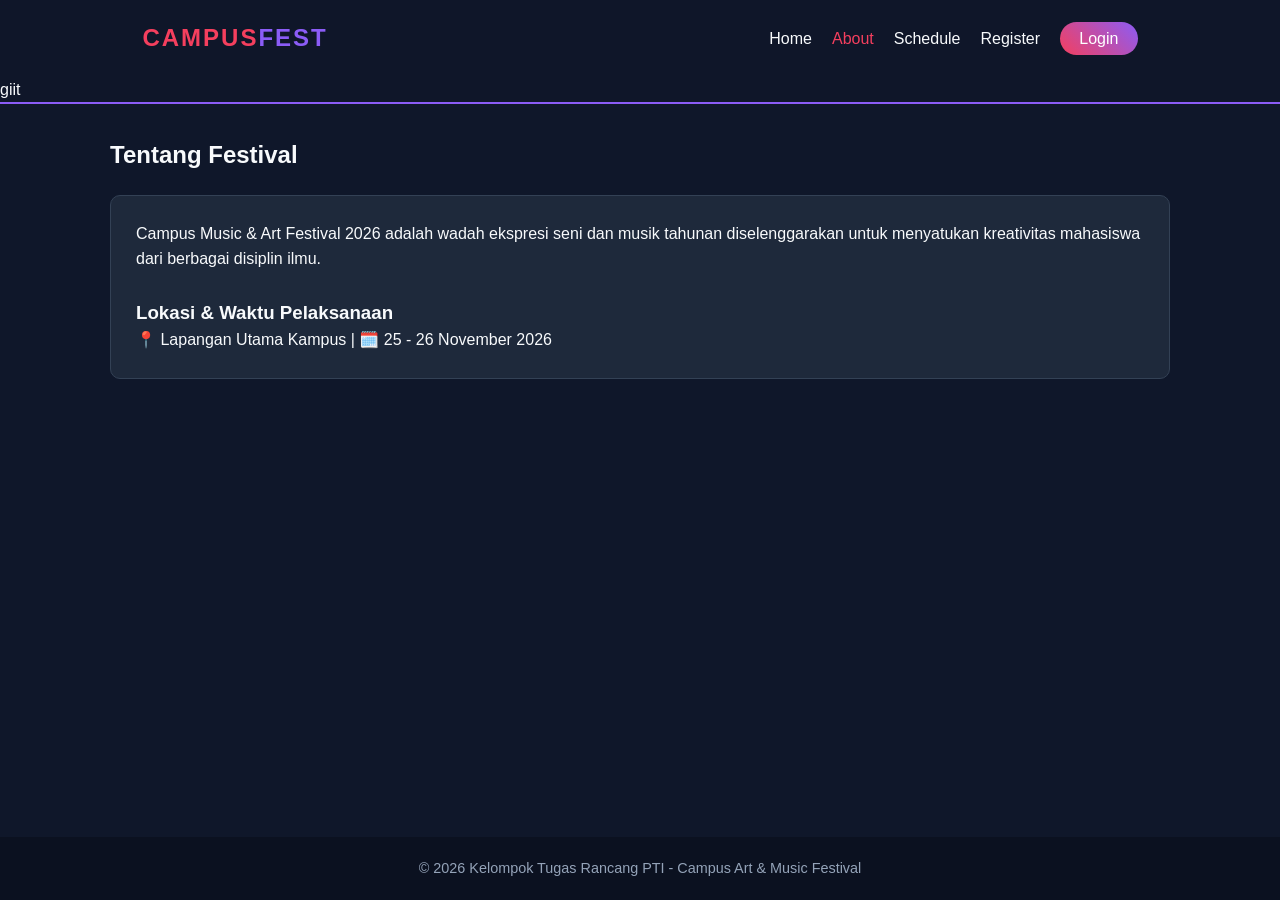
==== About.html @ 597ac03c "Update" ====
<!DOCTYPE html>
<html lang="id">
<head>
    <meta charset="UTF-8">
    <meta name="viewport" content="width=device-width, initial-scale=1.0">
    <title>About - Campus Music Fest 2026</title>
    <link rel="stylesheet" href="CSS.css">
</head>
<body>
    <header>
        <nav class="navbar">
            <div class="logo">Campus<span>Fest</span></div>
            <ul class="nav-links">
                <li><a href="Index.html">Home</a></li>
                <li><a href="About.html" class="active">About</a></li>
                <li><a href="Schedule.html">Schedule</a></li>
                <li><a href="Register.html">Register</a></li>
                <li><a href="login.html" class="btn-nav">Login</a></li>
            </ul>
        </nav>giit
    </header>

    <main class="container">
        <h2>Tentang Festival</h2>
        <div class="card" style="margin-top: 20px;">
            <p>Campus Music & Art Festival 2026 adalah wadah ekspresi seni dan musik tahunan diselenggarakan untuk menyatukan kreativitas mahasiswa dari berbagai disiplin ilmu.</p>
            <br>
            <h3>Lokasi & Waktu Pelaksanaan</h3>
            <p>📍 Lapangan Utama Kampus | 🗓️ 25 - 26 November 2026</p>
        </div>
    </main>

    <footer>
        <p>&copy; 2026 Kelompok Tugas Rancang PTI - Campus Art & Music Festival</p>
    </footer>
</body>
</html>
---- CSS.css ----
/* RESET & GLOBAL VARIABLES */
* {
    margin: 0;
    padding: 0;
    box-sizing: border-box;
    font-family: 'Segoe UI', Tahoma, Geneva, Verdana, sans-serif;
}

:root {
    --bg-dark: #0f172a;
    --card-bg: #1e293b;
    --primary: #f43f5e;
    --secondary: #8b5cf6;
    --text-light: #f8fafc;
    --text-muted: #94a3b8;
}

body {
    background-color: var(--bg-dark);
    color: var(--text-light);
    line-height: 1.6;
    min-height: 100vh;
    display: flex;
    flex-direction: column;
}

/* NAVBAR NAVIGATION */
header {
    background: rgba(15, 23, 42, 0.95);
    position: sticky;
    top: 0;
    width: 100%;
    z-index: 1000;
    border-bottom: 2px solid var(--secondary);
}

.navbar {
    display: flex;
    justify-content: space-between;
    align-items: center;
    padding: 1.2rem 8%;
    max-width: 1200px;
    margin: 0 auto;
}

.logo {
    font-size: 1.5rem;
    font-weight: 700;
    color: var(--primary);
    text-transform: uppercase;
    letter-spacing: 2px;
}
.logo span {
    color: var(--secondary);
}

.nav-links {
    display: flex;
    list-style: none;
    gap: 20px;
}

.nav-links a {
    color: var(--text-light);
    text-decoration: none;
    font-weight: 500;
    transition: color 0.3s;
}

.nav-links a:hover, .nav-links a.active {
    color: var(--primary);
}

.btn-nav {
    background: linear-gradient(45deg, var(--primary), var(--secondary));
    padding: 0.5rem 1.2rem;
    border-radius: 20px;
    color: #fff !important;
}

/* MAIN LAYOUT & HERO */
.container {
    max-width: 1100px;
    margin: 2rem auto;
    padding: 0 20px;
    flex: 1;
}

.hero {
    text-align: center;
    padding: 80px 20px;
    background: linear-gradient(rgba(15, 23, 42, 0.8), rgba(15, 23, 42, 0.8)), url('https://images.unsplash.com/photo-1470225620780-dba8ba36b745?q=80&w=1000') center/cover;
    border-radius: 15px;
    margin-bottom: 2rem;
}

.hero h1 {
    font-size: 2.8rem;
    color: #fff;
    margin-bottom: 10px;
}

.hero p {
    font-size: 1.2rem;
    color: var(--text-muted);
    margin-bottom: 20px;
}

.cta-btn {
    display: inline-block;
    background: var(--primary);
    color: #fff;
    padding: 12px 30px;
    border-radius: 25px;
    text-decoration: none;
    font-weight: 600;
    transition: transform 0.2s;
}

.cta-btn:hover {
    transform: scale(1.05);
}

/* CARDS & FORMS */
.card-grid {
    display: grid;
    grid-template-columns: repeat(auto-fit, minmax(280px, 1fr));
    gap: 20px;
    margin-top: 20px;
}

.card {
    background-color: var(--card-bg);
    padding: 25px;
    border-radius: 10px;
    border: 1px solid #334155;
    transition: transform 0.3s ease, border-color 0.3s ease;
}

.card:hover {
    transform: translateY(-5px);
    border-color: var(--primary);
}

.form-box {
    max-width: 450px;
    margin: 40px auto;
    background-color: var(--card-bg);
    padding: 30px;
    border-radius: 10px;
    box-shadow: 0 4px 15px rgba(0,0,0,0.5);
}

.form-group {
    margin-bottom: 18px;
}

.form-group label {
    display: block;
    margin-bottom: 6px;
    color: var(--text-light);
}

.form-group input, .form-group select {
    width: 100%;
    padding: 10px;
    border-radius: 5px;
    border: 1px solid #475569;
    background: #0f172a;
    color: #fff;
}

.btn-submit {
    width: 100%;
    padding: 12px;
    background: linear-gradient(45deg, var(--primary), var(--secondary));
    border: none;
    color: #fff;
    font-weight: 600;
    border-radius: 5px;
    cursor: pointer;
}

/* FOOTER & RESPONSIVE */
footer {
    text-align: center;
    padding: 20px;
    background-color: #0b1120;
    color: var(--text-muted);
    margin-top: 50px;
    font-size: 0.9rem;
}

@media (max-width: 768px) {
    .navbar {
        flex-direction: column;
        gap: 15px;
    }
    .nav-links {
        flex-wrap: wrap;
        justify-content: center;
        gap: 10px;
    }
    .hero h1 { font-size: 2rem; }
}
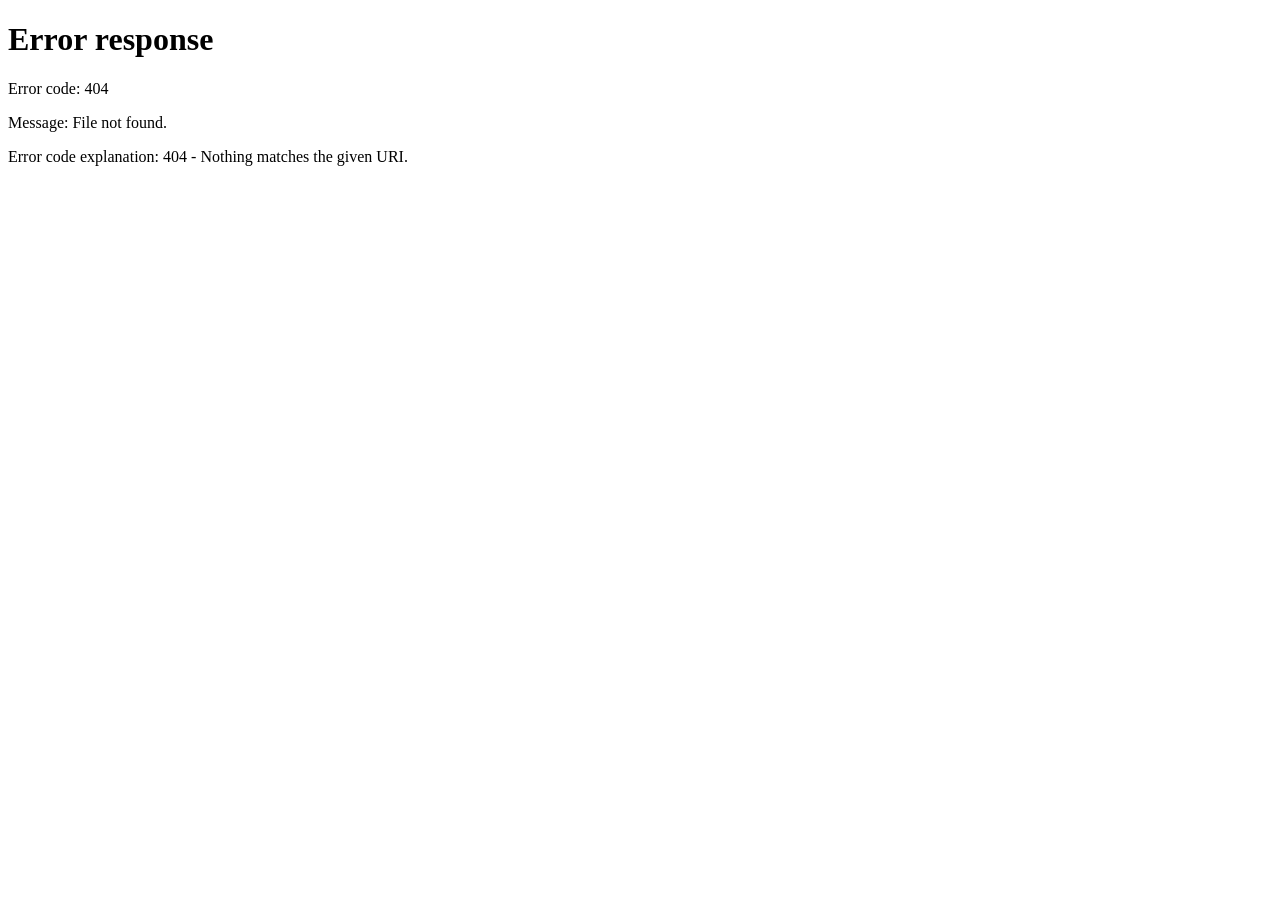
==== commit 732404b6: "Index.html" ====
--- a/About.html
+++ b/About.html
@@ -6,32 +6,62 @@
     <title>About - Campus Music Fest 2026</title>
     <link rel="stylesheet" href="CSS.css">
 </head>
-<body>
-    <header>
-        <nav class="navbar">
-            <div class="logo">Campus<span>Fest</span></div>
-            <ul class="nav-links">
-                <li><a href="Index.html">Home</a></li>
-                <li><a href="About.html" class="active">About</a></li>
-                <li><a href="Schedule.html">Schedule</a></li>
-                <li><a href="Register.html">Register</a></li>
-                <li><a href="login.html" class="btn-nav">Login</a></li>
-            </ul>
-        </nav>giit
-    </header>
+<body data-page="about">
+    <header id="hdr"></header>
 
     <main class="container">
-        <h2>Tentang Festival</h2>
-        <div class="card" style="margin-top: 20px;">
-            <p>Campus Music & Art Festival 2026 adalah wadah ekspresi seni dan musik tahunan diselenggarakan untuk menyatukan kreativitas mahasiswa dari berbagai disiplin ilmu.</p>
-            <br>
-            <h3>Lokasi & Waktu Pelaksanaan</h3>
-            <p>📍 Lapangan Utama Kampus | 🗓️ 25 - 26 November 2026</p>
+        <h2 class="sec">Tentang festival</h2>
+        <p class="lead">Campus Music &amp; Art Festival 2026 adalah wadah ekspresi seni dan musik tahunan yang diselenggarakan untuk menyatukan kreativitas mahasiswa dari berbagai disiplin ilmu.</p>
+        <div class="chips"><span>📍 Lapangan Utama Kampus</span><span>🗓️ 25 – 26 November 2026</span></div>
+
+        <h3 class="sec" style="font-size:1.1rem">Klik untuk info lebih lanjut</h3>
+        <div class="acc">
+            <details name="info" open>
+                <summary>🎯 Visi &amp; misi</summary>
+                <div>
+                    <p><b>Visi:</b> menjadi panggung terbesar bagi kreativitas mahasiswa lintas jurusan.</p>
+                    <p><b>Misi:</b> memberi ruang tampil bagi talenta kampus, mempertemukan musisi, seniman, dan komunitas, serta menghadirkan hiburan yang aman dan nyaman untuk semua.</p>
+                </div>
+            </details>
+            <details name="info">
+                <summary>🎪 Apa saja yang ada?</summary>
+                <div>
+                    <ul>
+                        <li>Live Concert: guest star nasional dan band lokal kampus.</li>
+                        <li>Art Exhibition: karya seni digital, lukisan, dan instalasi.</li>
+                        <li>Food &amp; Culinary: puluhan booth makanan dan minuman.</li>
+                        <li>Open Mic &amp; Jam Session: panggung terbuka untuk mahasiswa.</li>
+                    </ul>
+                </div>
+            </details>
+            <details name="info">
+                <summary>🎟️ Tiket &amp; masuk</summary>
+                <div>
+                    <p>Kategori tiket dipilih saat daftar di menu awal: Presale Rp 35.000, Regular Rp 50.000, dan VIP Pass Rp 85.000.</p>
+                    <p>Kode e-ticket kamu ada di halaman Home. Tunjukkan saat masuk area festival.</p>
+                </div>
+            </details>
+            <details name="info">
+                <summary>📋 Tata tertib</summary>
+                <div>
+                    <ul>
+                        <li>Bawa e-ticket dan kartu identitas atau KTM.</li>
+                        <li>Dilarang membawa senjata tajam dan barang berbahaya.</li>
+                        <li>Jaga kebersihan area festival.</li>
+                        <li>Hormati penampil dan sesama pengunjung.</li>
+                    </ul>
+                </div>
+            </details>
+            <details name="info">
+                <summary>📞 Butuh bantuan?</summary>
+                <div>
+                    <p>Hubungi nomor info event di bagian bawah halaman, atau kirim pesan lewat Instagram, Facebook, dan TikTok kami.</p>
+                </div>
+            </details>
         </div>
     </main>
 
-    <footer>
-        <p>&copy; 2026 Kelompok Tugas Rancang PTI - Campus Art & Music Festival</p>
-    </footer>
+    <footer id="ftr"></footer>
+    <script src="script.js"></script>
 </body>
-</html>+</html>
--- a/CSS.css
+++ b/CSS.css
@@ -1,205 +1,123 @@
-  /* RESET & GLOBAL VARIABLES */
-* {
-    margin: 0;
-    padding: 0;
-    box-sizing: border-box;
-    font-family: 'Segoe UI', Tahoma, Geneva, Verdana, sans-serif;
+@import url('https://fonts.googleapis.com/css2?family=Plus+Jakarta+Sans:wght@400;600;700&family=Unbounded:wght@600;900&display=swap');
+/* CampusFest | palet: ink/panel (latar), pink+violet (brand), amber+cyan (aksen) | font: Unbounded (judul) + Plus Jakarta Sans (isi) */
+:root{--bg:#0c0f1f;--panel:#151a33;--line:#2a3158;--pink:#ff3d6e;--violet:#8b5cf6;--amber:#ffb020;--cyan:#22d3ee;--tx:#f4f5fb;--mut:#a3a9c6;--grad:linear-gradient(45deg,var(--pink),var(--violet))}
+*{margin:0;padding:0;box-sizing:border-box}
+body{font-family:'Plus Jakarta Sans',system-ui,sans-serif;background:var(--bg);color:var(--tx);line-height:1.65;min-height:100vh;display:flex;flex-direction:column}
+h1,h2,h3,.logo{font-family:'Unbounded',Impact,sans-serif;line-height:1.15}
+a{color:inherit;text-decoration:none}
+:focus-visible{outline:2px solid var(--amber);outline-offset:3px}
+.container{width:100%;max-width:1100px;margin:0 auto;padding:0 20px;flex:1}
+
+/* HEADER */
+header{position:sticky;top:0;z-index:50;background:#0c0f1fe6;backdrop-filter:blur(10px);border-bottom:1px solid var(--line)}
+.navbar{display:flex;justify-content:space-between;align-items:center;gap:1rem;max-width:1100px;margin:0 auto;padding:.9rem 20px}
+.logo{font-size:1.2rem;font-weight:900;color:var(--pink);text-transform:uppercase}
+.logo::before{content:'♫ '}
+.logo span{color:var(--violet)}
+a.logo:hover{filter:brightness(1.25)}
+.nav-links{display:flex;align-items:center;gap:1.4rem;list-style:none}
+.nav-links a{color:var(--mut);font-weight:600;transition:color .2s}
+.nav-links a:hover,.nav-links a.active{color:var(--tx)}
+.nav-links a.active{padding-bottom:3px;box-shadow:0 2px 0 var(--pink)}
+.chip{font-size:.9rem;color:var(--mut)}
+.nav-links .btn-nav{background:var(--grad);padding:.45rem 1.1rem;border-radius:99px;color:#fff}
+
+/* HERO */
+.hero{display:grid;grid-template-columns:1.15fr .85fr;gap:3rem;align-items:center;padding-block:4rem 3rem}
+h1{font-weight:900;text-transform:uppercase;font-size:clamp(1.7rem,4.4vw,3.2rem)}
+h1 .out{display:block;color:transparent;-webkit-text-stroke:1.5px var(--pink)}
+.lead{color:var(--mut);font-size:1.1rem;max-width:34rem;margin:1.2rem 0}
+.chips{display:flex;flex-wrap:wrap;gap:.6rem}
+.chips span{border:1px solid var(--line);border-radius:99px;padding:.3rem .9rem;font-size:.9rem}
+
+/* NOW PLAYING (vinyl + equalizer) */
+.now{display:flex;align-items:center;gap:1.2rem;margin-top:2rem}
+.now small,.now strong{display:block}
+.now small{color:var(--mut)}
+.vinyl{width:84px;height:84px;flex:none;border-radius:50%;position:relative;background:repeating-radial-gradient(#0a0a12 0 2px,#1d2040 3px 4px);animation:spin 5s linear infinite}
+.vinyl::after{content:'';position:absolute;inset:35%;border-radius:50%;background:var(--grad)}
+.eq{display:flex;align-items:flex-end;gap:5px;height:52px;margin-top:.5rem}
+.eq i{width:7px;height:100%;border-radius:3px;background:var(--cyan);transform-origin:bottom;animation:eq .9s ease-in-out infinite alternate}
+.eq i:nth-child(2n){background:var(--pink);animation-duration:.6s}
+.eq i:nth-child(3n){background:var(--amber);animation-duration:1.2s;animation-delay:-.5s}
+@keyframes spin{to{transform:rotate(360deg)}}
+@keyframes eq{from{transform:scaleY(.15)}to{transform:scaleY(1)}}
+
+/* PANEL AUTH & FORM */
+.panel{background:var(--panel);border:1px solid var(--line);border-radius:18px;padding:1.6rem}
+.panel h2{font-size:1.3rem;margin-bottom:.4rem}
+.tabs{display:flex;gap:6px;background:var(--bg);padding:5px;border-radius:12px;margin-bottom:1.2rem}
+.tabs button{flex:1;padding:.65rem;border:0;border-radius:8px;background:none;color:var(--mut);font:inherit;font-weight:600;cursor:pointer}
+.tabs .on{background:var(--grad);color:#fff}
+.fg{margin-bottom:1rem}
+label{display:block;font-size:.9rem;margin-bottom:.3rem}
+input{width:100%;padding:.75rem .9rem;border-radius:10px;border:1px solid var(--line);background:var(--bg);color:var(--tx);font:inherit}
+input:focus{outline:0;border-color:var(--violet);box-shadow:0 0 0 3px #8b5cf655}
+.pick{display:grid;gap:.5rem;margin-bottom:1.2rem}
+.pick label{margin:0}
+.pick input{display:none}
+.pick span{display:flex;justify-content:space-between;padding:.7rem .9rem;border:1px solid var(--line);border-radius:10px;cursor:pointer}
+.pick input:checked+span{border-color:var(--pink);background:#ff3d6e1f}
+.pick input:focus-visible+span{outline:2px solid var(--amber)}
+.btn{display:block;width:100%;padding:.85rem 1.4rem;border:0;border-radius:99px;background:var(--grad);color:#fff;font:inherit;font-weight:700;text-align:center;cursor:pointer;transition:transform .2s}
+.btn:hover{transform:translateY(-2px)}
+.btn.ghost{background:none;border:1px solid var(--line);margin-top:.7rem}
+.go{display:inline-block;width:auto;padding:.85rem 2rem;margin-top:1.5rem}
+#msg{min-height:1.5rem;font-size:.9rem;margin-bottom:.4rem}
+#msg.ok{color:#4ade80}
+#msg.err{color:#ff7a9a}
+
+/* E-TICKET (Home) */
+.ticket{background:var(--grad);border-radius:18px;padding:1.6rem;box-shadow:0 18px 50px -18px var(--pink)}
+.ticket small{opacity:.85}
+.ticket h3{font-size:1.8rem;font-weight:900;text-transform:uppercase;margin:.2rem 0 .6rem}
+.ticket hr{border:0;border-top:2px dashed #fff9;margin:1.1rem 0}
+.bar{height:44px;border-radius:3px;background:repeating-linear-gradient(90deg,#fff 0 2px,transparent 2px 5px,#fff 5px 8px,transparent 8px 11px)}
+.code{font-family:ui-monospace,monospace;letter-spacing:.25em;margin-top:.5rem}
+
+/* HIGHLIGHT ACARA */
+.sec{font-size:1.5rem;font-weight:900;text-transform:uppercase;margin:2rem 0 1rem}
+.act{display:grid;grid-template-columns:1fr 1.5fr;gap:1rem 3rem;padding:1.8rem 0;border-top:3px solid var(--c)}
+.act h3{font-size:1.4rem;font-weight:900;text-transform:uppercase;color:var(--c)}
+.act p{color:var(--mut)}
+.tags{display:flex;flex-wrap:wrap;gap:.5rem;list-style:none;margin-top:.9rem}
+.tags li{font-size:.85rem;padding:.2rem .8rem;border:1px solid var(--c);border-radius:99px}
+
+/* ABOUT (accordion) */
+.acc{display:grid;gap:.7rem;margin-top:1.2rem}
+details{background:var(--panel);border:1px solid var(--line);border-radius:12px}
+details[open]{border-color:var(--violet)}
+summary{display:flex;justify-content:space-between;cursor:pointer;padding:1rem 1.3rem;font-weight:700;list-style:none}
+summary::-webkit-details-marker{display:none}
+summary::after{content:'+';color:var(--pink);font-size:1.4rem;line-height:1}
+details[open] summary::after{content:'–'}
+details>div{padding:0 1.3rem 1.2rem;color:var(--mut)}
+details li{margin-left:1.2rem}
+
+/* SCHEDULE (coming soon) */
+.soon{text-align:center;padding-top:3.5rem}
+.soon h1{font-size:clamp(2.4rem,9vw,5.5rem)}
+.soon .lead{margin-inline:auto}
+.count{display:flex;justify-content:center;gap:.8rem;margin:2rem 0 1rem}
+.count div{min-width:78px;padding:.9rem .5rem;border:1px solid var(--line);border-radius:12px;background:var(--panel);color:var(--mut);font-size:.8rem}
+.count b{display:block;font:900 2rem 'Unbounded',sans-serif;color:var(--tx)}
+.tba{max-width:760px;margin:2.5rem auto 0;text-align:left}
+
+/* FOOTER */
+footer{margin-top:4rem;padding:2.5rem 20px 1.2rem;background:#080a16;border-top:1px solid var(--line);color:var(--mut);font-size:.95rem}
+.f-grid{display:grid;grid-template-columns:repeat(auto-fit,minmax(220px,1fr));gap:2rem;max-width:1100px;margin:0 auto}
+footer h3{color:var(--tx);font-size:.95rem;margin-bottom:.6rem}
+footer a:hover{color:var(--tx)}
+.social{display:flex;gap:.7rem}
+.social a{width:42px;height:42px;display:grid;place-items:center;border:1px solid var(--line);border-radius:50%;transition:background .2s}
+.social a:hover{background:var(--grad);color:#fff;border-color:transparent}
+.social svg{width:20px;height:20px;fill:none;stroke:currentColor;stroke-width:2;stroke-linecap:round;stroke-linejoin:round}
+.copy{max-width:1100px;margin:2rem auto 0;padding-top:1rem;border-top:1px solid var(--line);text-align:center;font-size:.85rem}
+
+@media(max-width:820px){
+  .hero,.act{grid-template-columns:1fr}
+  .hero{padding-block:2rem}
+  .navbar{flex-direction:column;gap:.6rem}
+  .nav-links{flex-wrap:wrap;justify-content:center;gap:.9rem}
 }
-
-:root {
-    --bg-dark: #0f172a;
-    --card-bg: #1e293b;
-    --primary: #f43f5e;
-    --secondary: #8b5cf6;
-    --text-light: #f8fafc;
-    --text-muted: #94a3b8;
-}
-
-body {
-    background-color: var(--bg-dark);
-    color: var(--text-light);
-    line-height: 1.6;
-    min-height: 100vh;
-    display: flex;
-    flex-direction: column;
-}
-
-/* NAVBAR NAVIGATION */
-header {
-    background: rgba(15, 23, 42, 0.95);
-    position: sticky;
-    top: 0;
-    width: 100%;
-    z-index: 1000;
-    border-bottom: 2px solid var(--secondary);
-}
-
-.navbar {
-    display: flex;
-    justify-content: space-between;
-    align-items: center;
-    padding: 1.2rem 8%;
-    max-width: 1200px;
-    margin: 0 auto;
-}
-
-.logo {
-    font-size: 1.5rem;
-    font-weight: 700;
-    color: var(--primary);
-    text-transform: uppercase;
-    letter-spacing: 2px;
-}
-.logo span {
-    color: var(--secondary);
-}
-
-.nav-links {
-    display: flex;
-    list-style: none;
-    gap: 20px;
-}
-
-.nav-links a {
-    color: var(--text-light);
-    text-decoration: none;
-    font-weight: 500;
-    transition: color 0.3s;
-}
-
-.nav-links a:hover, .nav-links a.active {
-    color: var(--primary);
-}
-
-.btn-nav {
-    background: linear-gradient(45deg, var(--primary), var(--secondary));
-    padding: 0.5rem 1.2rem;
-    border-radius: 20px;
-    color: #fff !important;
-}
-
-/* MAIN LAYOUT & HERO */
-.container {
-    max-width: 1100px;
-    margin: 2rem auto;
-    padding: 0 20px;
-    flex: 1;
-}
-
-.hero {
-    text-align: center;
-    padding: 80px 20px;
-    background: linear-gradient(rgba(15, 23, 42, 0.8), rgba(15, 23, 42, 0.8)), url('https://images.unsplash.com/photo-1470225620780-dba8ba36b745?q=80&w=1000') center/cover;
-    border-radius: 15px;
-    margin-bottom: 2rem;
-}
-
-.hero h1 {
-    font-size: 2.8rem;
-    color: #fff;
-    margin-bottom: 10px;
-}
-
-.hero p {
-    font-size: 1.2rem;
-    color: var(--text-muted);
-    margin-bottom: 20px;
-}
-
-.cta-btn {
-    display: inline-block;
-    background: var(--primary);
-    color: #fff;
-    padding: 12px 30px;
-    border-radius: 25px;
-    text-decoration: none;
-    font-weight: 600;
-    transition: transform 0.2s;
-}
-
-.cta-btn:hover {
-    transform: scale(1.05);
-}
-
-/* CARDS & FORMS */
-.card-grid {
-    display: grid;
-    grid-template-columns: repeat(auto-fit, minmax(280px, 1fr));
-    gap: 20px;
-    margin-top: 20px;
-}
-
-.card {
-    background-color: var(--card-bg);
-    padding: 25px;
-    border-radius: 10px;
-    border: 1px solid #334155;
-    transition: transform 0.3s ease, border-color 0.3s ease;
-}
-
-.card:hover {
-    transform: translateY(-5px);
-    border-color: var(--primary);
-}
-
-.form-box {
-    max-width: 450px;
-    margin: 40px auto;
-    background-color: var(--card-bg);
-    padding: 30px;
-    border-radius: 10px;
-    box-shadow: 0 4px 15px rgba(0,0,0,0.5);
-}
-
-.form-group {
-    margin-bottom: 18px;
-}
-
-.form-group label {
-    display: block;
-    margin-bottom: 6px;
-    color: var(--text-light);
-}
-
-.form-group input, .form-group select {
-    width: 100%;
-    padding: 10px;
-    border-radius: 5px;
-    border: 1px solid #475569;
-    background: #0f172a;
-    color: #fff;
-}
-
-.btn-submit {
-    width: 100%;
-    padding: 12px;
-    background: linear-gradient(45deg, var(--primary), var(--secondary));
-    border: none;
-    color: #fff;
-    font-weight: 600;
-    border-radius: 5px;
-    cursor: pointer;
-}
-
-/* FOOTER & RESPONSIVE */
-footer {
-    text-align: center;
-    padding: 20px;
-    background-color: #0b1120;
-    color: var(--text-muted);
-    margin-top: 50px;
-    font-size: 0.9rem;
-}
-
-@media (max-width: 768px) {
-    .navbar {
-        flex-direction: column;
-        gap: 15px;
-    }
-    .nav-links {
-        flex-wrap: wrap;
-        justify-content: center;
-        gap: 10px;
-    }
-    .hero h1 { font-size: 2rem; }
-}+@media(prefers-reduced-motion:reduce){*{animation:none!important;transition:none!important}.eq i{transform:scaleY(.6)}}
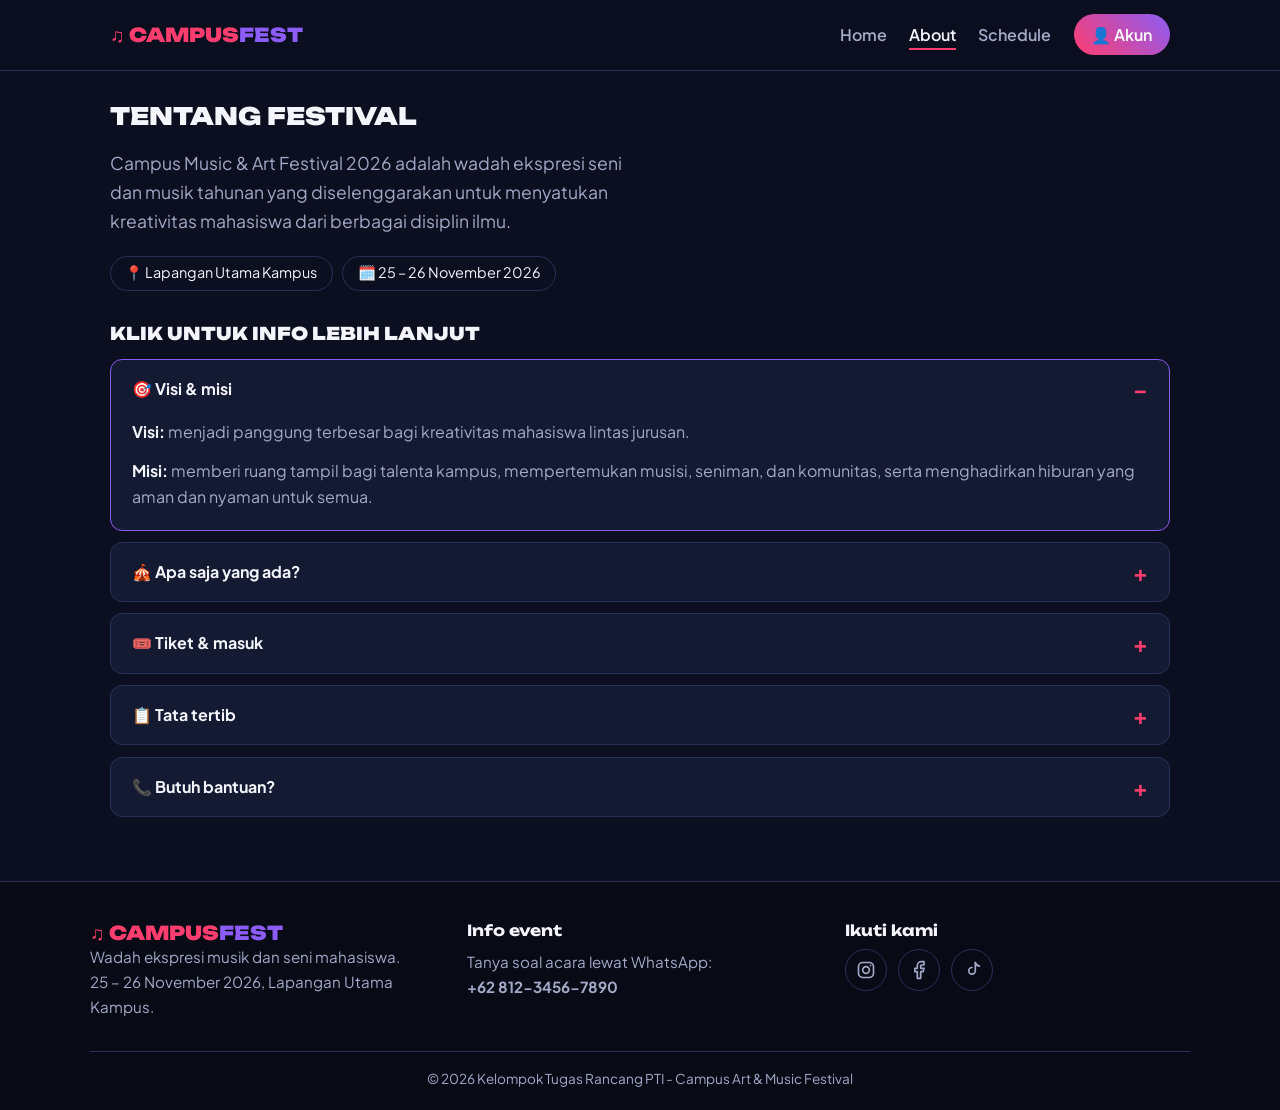
==== commit 31a417a8: "Index.html" ====
--- a/About.html
+++ b/About.html
@@ -6,8 +6,22 @@
     <title>About - Campus Music Fest 2026</title>
     <link rel="stylesheet" href="CSS.css">
 </head>
-<body data-page="about">
-    <header id="hdr"></header>
+<body>
+    <header>
+        <nav class="navbar">
+            <a class="logo" href="index.html">Campus<span>Fest</span></a>
+            <ul class="nav-links">
+                <li><a href="home.html">Home</a></li>
+                <li><a href="about.html" class="active">About</a></li>
+                <li><a href="schedule.html">Schedule</a></li>
+                <li><button class="btn-nav" type="button" popovertarget="akun">👤 Akun</button></li>
+            </ul>
+        </nav>
+    </header>
+    <div id="akun" popover>
+        <button class="x" type="button" popovertarget="akun" popovertargetaction="hide" aria-label="Tutup">✕</button>
+        <iframe src="index.html#profil" title="Profil akun" loading="lazy"></iframe>
+    </div>
 
     <main class="container">
         <h2 class="sec">Tentang festival</h2>
@@ -38,7 +52,7 @@
                 <summary>🎟️ Tiket &amp; masuk</summary>
                 <div>
                     <p>Kategori tiket dipilih saat daftar di menu awal: Presale Rp 35.000, Regular Rp 50.000, dan VIP Pass Rp 85.000.</p>
-                    <p>Kode e-ticket kamu ada di halaman Home. Tunjukkan saat masuk area festival.</p>
+                    <p>Kode e-ticket ada di profil akunmu (klik tombol Akun di navbar). Tunjukkan saat masuk area festival.</p>
                 </div>
             </details>
             <details name="info">
@@ -61,7 +75,19 @@
         </div>
     </main>
 
-    <footer id="ftr"></footer>
-    <script src="script.js"></script>
+    <footer>
+        <div class="f-grid">
+            <div><div class="logo">Campus<span>Fest</span></div><p>Wadah ekspresi musik dan seni mahasiswa.<br>25 – 26 November 2026, Lapangan Utama Kampus.</p></div>
+            <div><h3>Info event</h3><p>Tanya soal acara lewat WhatsApp:<br><a href="https://wa.me/6281234567890" target="_blank" rel="noopener"><strong>+62 812-3456-7890</strong></a></p></div>
+            <div><h3>Ikuti kami</h3>
+                <div class="social">
+                    <a href="https://instagram.com/campusfest2026" target="_blank" rel="noopener" aria-label="Instagram"><svg viewBox="0 0 24 24"><rect x="3" y="3" width="18" height="18" rx="5"/><circle cx="12" cy="12" r="4"/><path d="M17.5 6.5h.01"/></svg></a>
+                    <a href="https://facebook.com/campusfest2026" target="_blank" rel="noopener" aria-label="Facebook"><svg viewBox="0 0 24 24"><path d="M18 2h-3a5 5 0 0 0-5 5v3H7v4h3v8h4v-8h3l1-4h-4V7a1 1 0 0 1 1-1h3z"/></svg></a>
+                    <a href="https://tiktok.com/@campusfest2026" target="_blank" rel="noopener" aria-label="TikTok"><svg viewBox="0 0 24 24"><path d="M16 3v10a4 4 0 1 1-4-4"/><path d="M16 3c.4 2.4 2.2 4 5 4.3"/></svg></a>
+                </div>
+            </div>
+        </div>
+        <p class="copy">&copy; 2026 Kelompok Tugas Rancang PTI - Campus Art &amp; Music Festival</p>
+    </footer>
 </body>
 </html>
--- a/CSS.css
+++ b/CSS.css
@@ -19,8 +19,13 @@
 .nav-links a{color:var(--mut);font-weight:600;transition:color .2s}
 .nav-links a:hover,.nav-links a.active{color:var(--tx)}
 .nav-links a.active{padding-bottom:3px;box-shadow:0 2px 0 var(--pink)}
-.chip{font-size:.9rem;color:var(--mut)}
-.nav-links .btn-nav{background:var(--grad);padding:.45rem 1.1rem;border-radius:99px;color:#fff}
+.btn-nav{background:var(--grad);padding:.45rem 1.1rem;border:0;border-radius:99px;color:#fff;font:inherit;font-weight:600;cursor:pointer}
+
+/* POPUP AKUN (HTML popover, tanpa JS) */
+[popover]{width:min(380px,92vw);height:min(540px,85vh);padding:0;border:1px solid var(--line);border-radius:18px;background:var(--panel);color:var(--tx);overflow:hidden}
+[popover]::backdrop{background:#000b}
+[popover] iframe{display:block;width:100%;height:100%;border:0}
+.x{position:absolute;top:.6rem;right:.6rem;width:34px;height:34px;border:0;border-radius:50%;background:var(--bg);color:var(--tx);cursor:pointer}
 
 /* HERO */
 .hero{display:grid;grid-template-columns:1.15fr .85fr;gap:3rem;align-items:center;padding-block:4rem 3rem}
@@ -30,7 +35,7 @@
 .chips{display:flex;flex-wrap:wrap;gap:.6rem}
 .chips span{border:1px solid var(--line);border-radius:99px;padding:.3rem .9rem;font-size:.9rem}
 
-/* NOW PLAYING (vinyl + equalizer) */
+/* NOW PLAYING (vinyl + equalizer, murni CSS) */
 .now{display:flex;align-items:center;gap:1.2rem;margin-top:2rem}
 .now small,.now strong{display:block}
 .now small{color:var(--mut)}
@@ -42,8 +47,9 @@
 .eq i:nth-child(3n){background:var(--amber);animation-duration:1.2s;animation-delay:-.5s}
 @keyframes spin{to{transform:rotate(360deg)}}
 @keyframes eq{from{transform:scaleY(.15)}to{transform:scaleY(1)}}
+@keyframes fade{from{opacity:0;transform:translateY(-6px)}}
 
-/* PANEL AUTH & FORM */
+/* PANEL LOGIN / PROFIL */
 .panel{background:var(--panel);border:1px solid var(--line);border-radius:18px;padding:1.6rem}
 .panel h2{font-size:1.3rem;margin-bottom:.4rem}
 .tabs{display:flex;gap:6px;background:var(--bg);padding:5px;border-radius:12px;margin-bottom:1.2rem}
@@ -66,42 +72,59 @@
 #msg{min-height:1.5rem;font-size:.9rem;margin-bottom:.4rem}
 #msg.ok{color:#4ade80}
 #msg.err{color:#ff7a9a}
+.who{display:flex;align-items:center;gap:1rem;margin-bottom:1.2rem;padding-right:2.4rem}
+.av{width:56px;height:56px;flex:none;border-radius:50%;background:var(--grad);display:grid;place-items:center;font:900 1.4rem 'Unbounded',sans-serif}
+.who b{display:block;font-size:1.1rem;overflow-wrap:anywhere}
+.who small{color:var(--mut);overflow-wrap:anywhere}
+dl{display:grid;grid-template-columns:auto 1fr;gap:.5rem 1rem;margin:1rem 0}
+dt{color:var(--mut)}
+dd{font-weight:600}
+.row{display:flex;gap:.7rem;margin-top:1.2rem}
+.row .btn{margin:0}
 
-/* E-TICKET (Home) */
+/* PASS (Home) */
 .ticket{background:var(--grad);border-radius:18px;padding:1.6rem;box-shadow:0 18px 50px -18px var(--pink)}
 .ticket small{opacity:.85}
 .ticket h3{font-size:1.8rem;font-weight:900;text-transform:uppercase;margin:.2rem 0 .6rem}
 .ticket hr{border:0;border-top:2px dashed #fff9;margin:1.1rem 0}
 .bar{height:44px;border-radius:3px;background:repeating-linear-gradient(90deg,#fff 0 2px,transparent 2px 5px,#fff 5px 8px,transparent 8px 11px)}
-.code{font-family:ui-monospace,monospace;letter-spacing:.25em;margin-top:.5rem}
+.code{font-family:ui-monospace,monospace;letter-spacing:.15em}
 
-/* HIGHLIGHT ACARA */
+/* JUDUL BAGIAN */
 .sec{font-size:1.5rem;font-weight:900;text-transform:uppercase;margin:2rem 0 1rem}
-.act{display:grid;grid-template-columns:1fr 1.5fr;gap:1rem 3rem;padding:1.8rem 0;border-top:3px solid var(--c)}
-.act h3{font-size:1.4rem;font-weight:900;text-transform:uppercase;color:var(--c)}
-.act p{color:var(--mut)}
-.tags{display:flex;flex-wrap:wrap;gap:.5rem;list-style:none;margin-top:.9rem}
-.tags li{font-size:.85rem;padding:.2rem .8rem;border:1px solid var(--c);border-radius:99px}
+.sub{font-size:1rem;font-weight:700;color:var(--mut);margin:1.8rem 0 .8rem}
 
-/* ABOUT (accordion) */
-.acc{display:grid;gap:.7rem;margin-top:1.2rem}
+/* KLIK-BUKA (details): accordion About, hari Schedule, kotak highlight Home */
+.acc{display:grid;gap:.7rem}
 details{background:var(--panel);border:1px solid var(--line);border-radius:12px}
 details[open]{border-color:var(--violet)}
-summary{display:flex;justify-content:space-between;cursor:pointer;padding:1rem 1.3rem;font-weight:700;list-style:none}
+summary{display:flex;align-items:center;gap:.8rem;flex-wrap:wrap;cursor:pointer;padding:1rem 1.3rem;font-weight:700;list-style:none}
 summary::-webkit-details-marker{display:none}
-summary::after{content:'+';color:var(--pink);font-size:1.4rem;line-height:1}
+summary::after{content:'+';margin-left:auto;color:var(--pink);font-size:1.4rem;line-height:1}
 details[open] summary::after{content:'–'}
-details>div{padding:0 1.3rem 1.2rem;color:var(--mut)}
-details li{margin-left:1.2rem}
-
-/* SCHEDULE (coming soon) */
-.soon{text-align:center;padding-top:3.5rem}
-.soon h1{font-size:clamp(2.4rem,9vw,5.5rem)}
-.soon .lead{margin-inline:auto}
-.count{display:flex;justify-content:center;gap:.8rem;margin:2rem 0 1rem}
-.count div{min-width:78px;padding:.9rem .5rem;border:1px solid var(--line);border-radius:12px;background:var(--panel);color:var(--mut);font-size:.8rem}
-.count b{display:block;font:900 2rem 'Unbounded',sans-serif;color:var(--tx)}
-.tba{max-width:760px;margin:2.5rem auto 0;text-align:left}
+summary small{color:var(--mut);font-weight:400}
+details>div{padding:0 1.3rem 1.2rem;color:var(--mut);overflow-x:auto}
+details[open]>div{animation:fade .3s}
+details>div>*+*{margin-top:.8rem}
+details a{color:var(--cyan);text-decoration:underline}
+details b{color:var(--tx)}
+.card-grid{display:grid;grid-template-columns:repeat(2,1fr);gap:1.2rem;align-items:start}
+.card{border-top:4px solid var(--c);border-radius:14px}
+.card[open]{border-color:var(--c)}
+.card summary{display:grid;gap:.3rem;position:relative;padding:1.4rem 1.3rem}
+.card summary::after{position:absolute;top:1.2rem;right:1.3rem}
+.card .ic{font-size:1.8rem}
+.card h3{font-size:1.2rem;font-weight:900;text-transform:uppercase;color:var(--c)}
+.card .d{color:var(--mut);font-weight:400;font-size:.95rem}
+.tags{display:flex;flex-wrap:wrap;gap:.5rem;list-style:none}
+.tags li{font-size:.85rem;padding:.2rem .8rem;border:1px solid var(--c);border-radius:99px;color:var(--tx)}
+.st{font-size:.75rem;font-weight:700;padding:.15rem .7rem;border-radius:99px;color:#fff}
+.st.live{background:var(--pink)}
+.st.later{background:var(--line);color:var(--mut)}
+.tbl{width:100%;border-collapse:collapse;font-size:.95rem}
+.tbl th,.tbl td{text-align:left;padding:.6rem .5rem;border-bottom:1px solid var(--line);vertical-align:top}
+.tbl th{color:var(--mut);font-weight:600}
+.tbl td:first-child{white-space:nowrap;color:var(--tx)}
 
 /* FOOTER */
 footer{margin-top:4rem;padding:2.5rem 20px 1.2rem;background:#080a16;border-top:1px solid var(--line);color:var(--mut);font-size:.95rem}
@@ -114,8 +137,15 @@
 .social svg{width:20px;height:20px;fill:none;stroke:currentColor;stroke-width:2;stroke-linecap:round;stroke-linejoin:round}
 .copy{max-width:1100px;margin:2rem auto 0;padding-top:1rem;border-top:1px solid var(--line);text-align:center;font-size:.85rem}
 
+/* MODE MINI: index.html#profil dibuka di popup Akun (hanya panel profil) */
+.embed{background:var(--panel)}
+.embed header,.embed footer,.embed .intro{display:none}
+.embed .container{padding:0;max-width:none}
+.embed .hero{display:block;padding-block:0}
+.embed .panel{min-height:100vh;border:0;border-radius:0}
+
 @media(max-width:820px){
-  .hero,.act{grid-template-columns:1fr}
+  .hero,.card-grid{grid-template-columns:1fr}
   .hero{padding-block:2rem}
   .navbar{flex-direction:column;gap:.6rem}
   .nav-links{flex-wrap:wrap;justify-content:center;gap:.9rem}
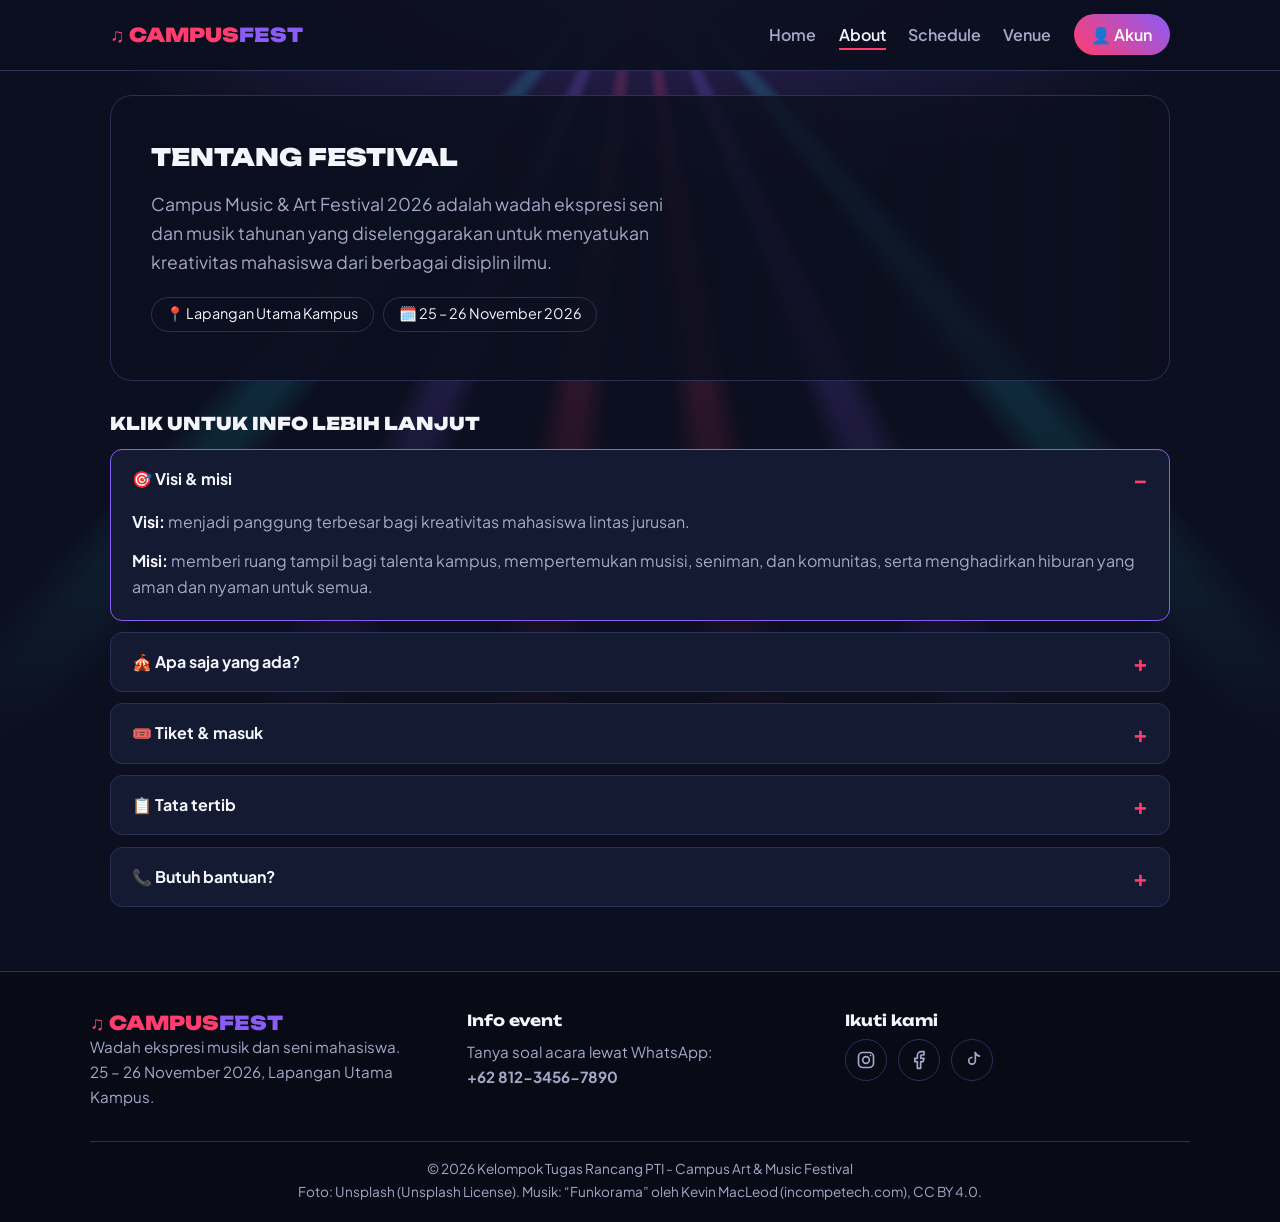
==== commit 3892d455: "LUPA" ====
--- a/About.html
+++ b/About.html
@@ -14,6 +14,7 @@
                 <li><a href="home.html">Home</a></li>
                 <li><a href="about.html" class="active">About</a></li>
                 <li><a href="schedule.html">Schedule</a></li>
+                <li><a href="venue.html">Venue</a></li>
                 <li><button class="btn-nav" type="button" popovertarget="akun">👤 Akun</button></li>
             </ul>
         </nav>
@@ -24,9 +25,12 @@
     </div>
 
     <main class="container">
+        <!-- Sumber foto: https://unsplash.com/photos/gKgL1WlE5KM (Unsplash, foto oleh Nicolás Flor, Unsplash License) -->
+        <section class="banner" style="--photo:url('https://images.unsplash.com/photo-1768053921689-1bc09db904c9?auto=format&amp;fit=crop&amp;w=1600&amp;q=70')">
         <h2 class="sec">Tentang festival</h2>
         <p class="lead">Campus Music &amp; Art Festival 2026 adalah wadah ekspresi seni dan musik tahunan yang diselenggarakan untuk menyatukan kreativitas mahasiswa dari berbagai disiplin ilmu.</p>
         <div class="chips"><span>📍 Lapangan Utama Kampus</span><span>🗓️ 25 – 26 November 2026</span></div>
+        </section>
 
         <h3 class="sec" style="font-size:1.1rem">Klik untuk info lebih lanjut</h3>
         <div class="acc">
@@ -87,7 +91,7 @@
                 </div>
             </div>
         </div>
-        <p class="copy">&copy; 2026 Kelompok Tugas Rancang PTI - Campus Art &amp; Music Festival</p>
+        <p class="copy">&copy; 2026 Kelompok Tugas Rancang PTI - Campus Art &amp; Music Festival<br>Foto: Unsplash (Unsplash License). Musik: &ldquo;Funkorama&rdquo; oleh Kevin MacLeod (<a href="https://incompetech.com" target="_blank" rel="noopener">incompetech.com</a>), <a href="https://creativecommons.org/licenses/by/4.0/" target="_blank" rel="noopener">CC BY 4.0</a>.</p>
     </footer>
 </body>
 </html>
--- a/CSS.css
+++ b/CSS.css
@@ -150,4 +150,54 @@
   .navbar{flex-direction:column;gap:.6rem}
   .nav-links{flex-wrap:wrap;justify-content:center;gap:.9rem}
 }
-@media(prefers-reduced-motion:reduce){*{animation:none!important;transition:none!important}.eq i{transform:scaleY(.6)}}
+@media(prefers-reduced-motion:reduce){*{transition:none!important}details[open]>div{animation:none}}
+
+/* ===== BACKGROUND PANGGUNG, FOTO, MUSIK LATAR ===== */
+html{color-scheme:dark;scrollbar-color:var(--line) var(--bg)}
+::selection{background:var(--pink);color:#fff}
+/* lampu sorot panggung, murni CSS */
+body::before{content:'';position:fixed;inset:0;z-index:-1;pointer-events:none;background:radial-gradient(70% 45% at 50% -8%,#8b5cf655,transparent 70%),conic-gradient(from 180deg at 50% -6%,transparent 0 4deg,#ff3d6e30 7deg 9deg,transparent 12deg 20deg,#8b5cf638 23deg 25deg,transparent 28deg 36deg,#22d3ee30 39deg 41deg,transparent 44deg 316deg,#22d3ee30 319deg 321deg,transparent 324deg 332deg,#8b5cf638 335deg 337deg,transparent 340deg 348deg,#ff3d6e30 351deg 353deg,transparent 356deg 360deg);-webkit-mask-image:linear-gradient(#000 25%,transparent 85%);mask-image:linear-gradient(#000 25%,transparent 85%)}
+/* foto latar menu awal (sumber ada di komentar HTML) */
+body.photo{background:linear-gradient(#0c0f1fb3,#0c0f1fe6 55%,var(--bg)) fixed,var(--photo) center top/cover fixed}
+body.photo .panel{background:#151a33e0;backdrop-filter:blur(12px)}
+body.embed{background:var(--panel)}
+.embed::before{display:none}
+/* banner foto (Home, About, Schedule) */
+.banner{margin-top:1.5rem;padding:3rem 2.5rem;border:1px solid var(--line);border-radius:22px;background:linear-gradient(90deg,#0c0f1ff2 35%,#0c0f1f99),var(--photo) center/cover}
+.banner .sec:first-child{margin-top:0}
+/* kotak highlight dengan foto */
+.card{overflow:hidden}
+.card summary{padding:0 0 1.2rem}
+.card summary>:not(img){padding-inline:1.3rem}
+.card summary::after{top:.8rem;right:.8rem;width:34px;height:34px;display:grid;place-items:center;border-radius:50%;background:#0c0f1fd9;z-index:1}
+.card img{display:block;width:100%;aspect-ratio:16/10;object-fit:cover;background:var(--line);transition:transform .5s}
+.card:hover img{transform:scale(1.04)}
+.card:hover{box-shadow:0 16px 40px -18px var(--c)}
+.card h3{margin-top:.6rem}
+.src{font-size:.8rem}
+/* pemutar musik latar: gerak hanya saat musik diputar */
+button.vinyl{border:0;padding:0;cursor:pointer}
+button.vinyl:hover{box-shadow:0 0 0 4px #ff3d6e55}
+.now small a{text-decoration:underline}
+.now .vinyl,.now .eq i{animation-play-state:paused}
+.now.playing .vinyl,.now.playing .eq i{animation-play-state:running}
+.eq i:nth-child(4n+1){animation-delay:-.1s}
+.eq i:nth-child(4n+2){animation-delay:-.35s}
+.eq i:nth-child(4n+3){animation-delay:-.6s}
+.eq i:nth-child(4n){animation-delay:-.2s}
+@media(max-width:820px){.banner{padding:1.8rem 1.4rem}}
+
+/* VENUE: denah (CSS grid) + isi zona (:target, tanpa JS) */
+@media(prefers-reduced-motion:no-preference){html{scroll-behavior:smooth}}
+.map{display:grid;grid-template-columns:repeat(4,1fr);grid-template-areas:"main main main indie" "art mic food food" "gate gate gate gate";gap:.6rem;margin:1rem 0 2rem}
+.z{display:grid;place-items:center;min-height:96px;padding:.6rem;border:2px solid var(--c);border-radius:12px;background:var(--panel);font-weight:700;text-align:center;transition:background .2s,color .2s}
+.z:hover,.z:focus-visible{background:var(--c);color:var(--bg)}
+.zones{display:grid;gap:.8rem}
+.zone{padding:1rem 1.2rem;border:1px solid var(--line);border-left:4px solid var(--c);border-radius:12px;background:var(--panel);scroll-margin-top:5.5rem}
+.zone:target{box-shadow:0 0 0 2px var(--c)}
+.zone h3{font-size:1rem;color:var(--c)}
+.zone p{color:var(--mut)}
+.tw{overflow-x:auto}
+.steps{margin-left:1.3rem;color:var(--mut)}
+.steps li+li{margin-top:.5rem}
+.steps li::marker{color:var(--pink);font-weight:700}
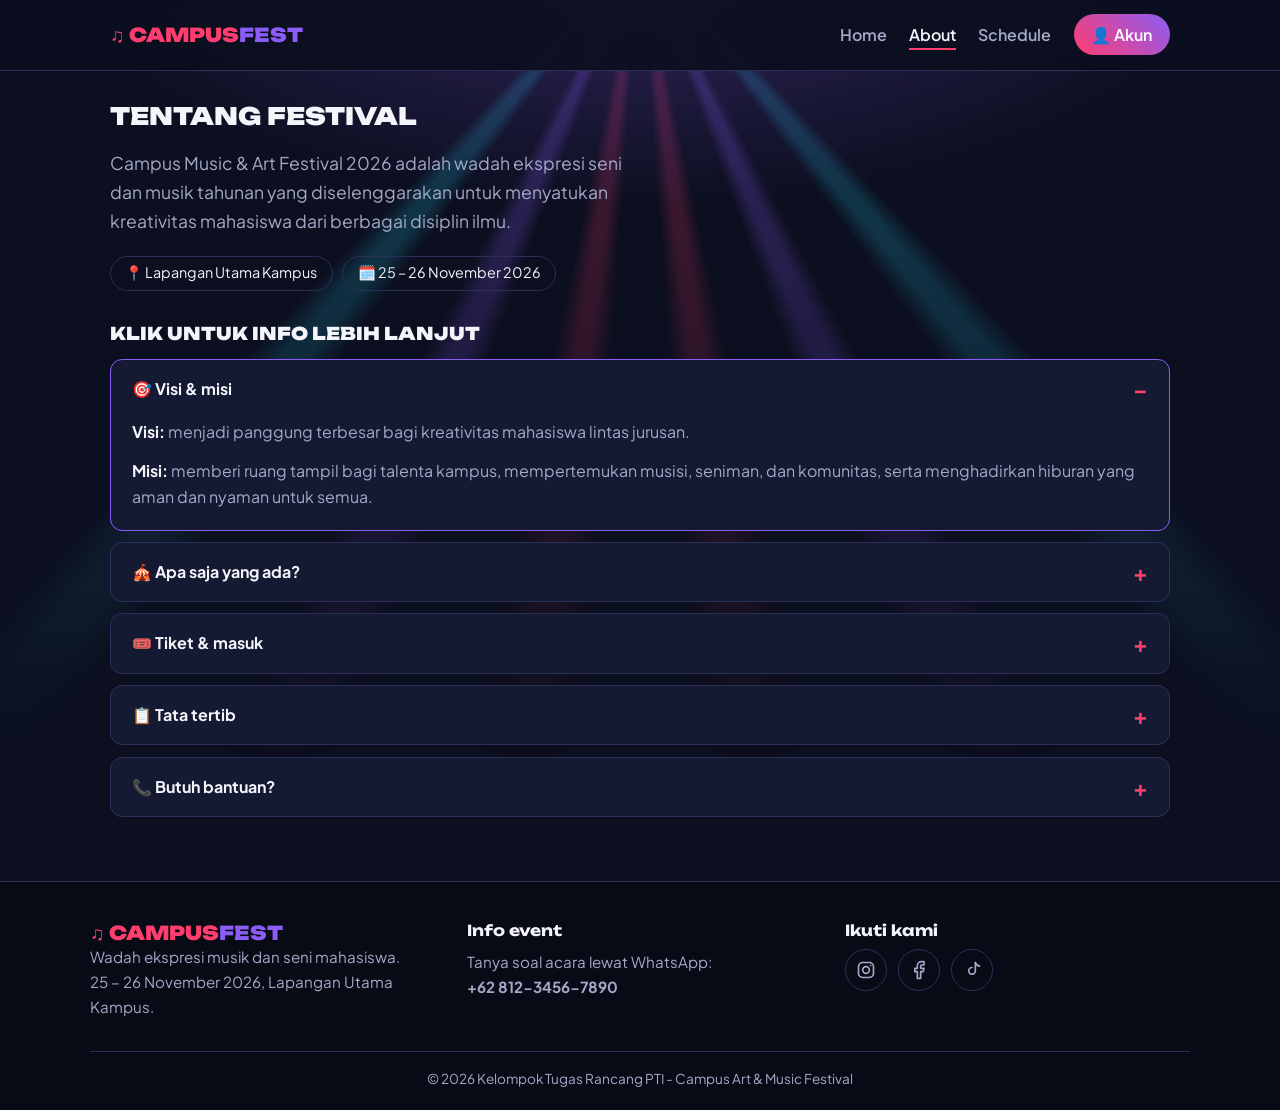
==== commit 3dcbb143: "memperbarui seluruh file" ====
--- a/About.html
+++ b/About.html
@@ -14,7 +14,6 @@
                 <li><a href="home.html">Home</a></li>
                 <li><a href="about.html" class="active">About</a></li>
                 <li><a href="schedule.html">Schedule</a></li>
-                <li><a href="venue.html">Venue</a></li>
                 <li><button class="btn-nav" type="button" popovertarget="akun">👤 Akun</button></li>
             </ul>
         </nav>
@@ -25,12 +24,9 @@
     </div>
 
     <main class="container">
-        <!-- Sumber foto: https://unsplash.com/photos/gKgL1WlE5KM (Unsplash, foto oleh Nicolás Flor, Unsplash License) -->
-        <section class="banner" style="--photo:url('https://images.unsplash.com/photo-1768053921689-1bc09db904c9?auto=format&amp;fit=crop&amp;w=1600&amp;q=70')">
         <h2 class="sec">Tentang festival</h2>
         <p class="lead">Campus Music &amp; Art Festival 2026 adalah wadah ekspresi seni dan musik tahunan yang diselenggarakan untuk menyatukan kreativitas mahasiswa dari berbagai disiplin ilmu.</p>
         <div class="chips"><span>📍 Lapangan Utama Kampus</span><span>🗓️ 25 – 26 November 2026</span></div>
-        </section>
 
         <h3 class="sec" style="font-size:1.1rem">Klik untuk info lebih lanjut</h3>
         <div class="acc">
@@ -91,7 +87,7 @@
                 </div>
             </div>
         </div>
-        <p class="copy">&copy; 2026 Kelompok Tugas Rancang PTI - Campus Art &amp; Music Festival<br>Foto: Unsplash (Unsplash License). Musik: &ldquo;Funkorama&rdquo; oleh Kevin MacLeod (<a href="https://incompetech.com" target="_blank" rel="noopener">incompetech.com</a>), <a href="https://creativecommons.org/licenses/by/4.0/" target="_blank" rel="noopener">CC BY 4.0</a>.</p>
+        <p class="copy">&copy; 2026 Kelompok Tugas Rancang PTI - Campus Art &amp; Music Festival</p>
     </footer>
 </body>
 </html>
--- a/CSS.css
+++ b/CSS.css
@@ -1,203 +1,1078 @@
-@import url('https://fonts.googleapis.com/css2?family=Plus+Jakarta+Sans:wght@400;600;700&family=Unbounded:wght@600;900&display=swap');
+@import url("https://fonts.googleapis.com/css2?family=Plus+Jakarta+Sans:wght@400;600;700&family=Unbounded:wght@600;900&display=swap");
+
 /* CampusFest | palet: ink/panel (latar), pink+violet (brand), amber+cyan (aksen) | font: Unbounded (judul) + Plus Jakarta Sans (isi) */
-:root{--bg:#0c0f1f;--panel:#151a33;--line:#2a3158;--pink:#ff3d6e;--violet:#8b5cf6;--amber:#ffb020;--cyan:#22d3ee;--tx:#f4f5fb;--mut:#a3a9c6;--grad:linear-gradient(45deg,var(--pink),var(--violet))}
-*{margin:0;padding:0;box-sizing:border-box}
-body{font-family:'Plus Jakarta Sans',system-ui,sans-serif;background:var(--bg);color:var(--tx);line-height:1.65;min-height:100vh;display:flex;flex-direction:column}
-h1,h2,h3,.logo{font-family:'Unbounded',Impact,sans-serif;line-height:1.15}
-a{color:inherit;text-decoration:none}
-:focus-visible{outline:2px solid var(--amber);outline-offset:3px}
-.container{width:100%;max-width:1100px;margin:0 auto;padding:0 20px;flex:1}
+
+:root {
+    --bg: #0c0f1f;
+    --panel: #151a33;
+    --line: #2a3158;
+    --pink: #ff3d6e;
+    --violet: #8b5cf6;
+    --amber: #ffb020;
+    --cyan: #22d3ee;
+    --tx: #f4f5fb;
+    --mut: #a3a9c6;
+    --grad: linear-gradient(45deg,var(--pink),var(--violet));
+}
+
+* {
+    margin: 0;
+    padding: 0;
+    box-sizing: border-box;
+}
+
+body {
+    font-family: "Plus Jakarta Sans",system-ui,sans-serif;
+    background: var(--bg);
+    color: var(--tx);
+    line-height: 1.65;
+    min-height: 100vh;
+    display: flex;
+    flex-direction: column;
+}
+
+h1,h2,h3,.logo {
+    font-family: "Unbounded",Impact,sans-serif;
+    line-height: 1.15;
+}
+
+a {
+    color: inherit;
+    text-decoration: none;
+}
+
+:focus-visible {
+    outline: 2px solid var(--amber);
+    outline-offset: 3px;
+}
+
+.container {
+    width: 100%;
+    max-width: 1100px;
+    margin: 0 auto;
+    padding: 0 20px;
+    flex: 1;
+}
 
 /* HEADER */
-header{position:sticky;top:0;z-index:50;background:#0c0f1fe6;backdrop-filter:blur(10px);border-bottom:1px solid var(--line)}
-.navbar{display:flex;justify-content:space-between;align-items:center;gap:1rem;max-width:1100px;margin:0 auto;padding:.9rem 20px}
-.logo{font-size:1.2rem;font-weight:900;color:var(--pink);text-transform:uppercase}
-.logo::before{content:'♫ '}
-.logo span{color:var(--violet)}
-a.logo:hover{filter:brightness(1.25)}
-.nav-links{display:flex;align-items:center;gap:1.4rem;list-style:none}
-.nav-links a{color:var(--mut);font-weight:600;transition:color .2s}
-.nav-links a:hover,.nav-links a.active{color:var(--tx)}
-.nav-links a.active{padding-bottom:3px;box-shadow:0 2px 0 var(--pink)}
-.btn-nav{background:var(--grad);padding:.45rem 1.1rem;border:0;border-radius:99px;color:#fff;font:inherit;font-weight:600;cursor:pointer}
+
+header {
+    position: sticky;
+    top: 0;
+    z-index: 50;
+    background: #0c0f1fe6;
+    backdrop-filter: blur(10px);
+    border-bottom: 1px solid var(--line);
+}
+
+.navbar {
+    display: flex;
+    justify-content: space-between;
+    align-items: center;
+    gap: 1rem;
+    max-width: 1100px;
+    margin: 0 auto;
+    padding: .9rem 20px;
+}
+
+.logo {
+    font-size: 1.2rem;
+    font-weight: 900;
+    color: var(--pink);
+    text-transform: uppercase;
+}
+
+.logo::before {
+    content: "♫ ";
+}
+
+.logo span {
+    color: var(--violet);
+}
+
+a.logo:hover {
+    filter: brightness(1.25);
+}
+
+.nav-links {
+    display: flex;
+    align-items: center;
+    gap: 1.4rem;
+    list-style: none;
+}
+
+.nav-links a {
+    color: var(--mut);
+    font-weight: 600;
+    transition: color .2s;
+}
+
+.nav-links a:hover,.nav-links a.active {
+    color: var(--tx);
+}
+
+.nav-links a.active {
+    padding-bottom: 3px;
+    box-shadow: 0 2px 0 var(--pink);
+}
+
+.btn-nav {
+    background: var(--grad);
+    padding: .45rem 1.1rem;
+    border: 0;
+    border-radius: 99px;
+    color: #fff;
+    font: inherit;
+    font-weight: 600;
+    cursor: pointer;
+}
 
 /* POPUP AKUN (HTML popover, tanpa JS) */
-[popover]{width:min(380px,92vw);height:min(540px,85vh);padding:0;border:1px solid var(--line);border-radius:18px;background:var(--panel);color:var(--tx);overflow:hidden}
-[popover]::backdrop{background:#000b}
-[popover] iframe{display:block;width:100%;height:100%;border:0}
-.x{position:absolute;top:.6rem;right:.6rem;width:34px;height:34px;border:0;border-radius:50%;background:var(--bg);color:var(--tx);cursor:pointer}
+
+[popover] {
+    width: min(380px,92vw);
+    height: min(540px,85vh);
+    padding: 0;
+    border: 1px solid var(--line);
+    border-radius: 18px;
+    background: var(--panel);
+    color: var(--tx);
+    overflow: hidden;
+}
+
+[popover]::backdrop {
+    background: #000b;
+}
+
+[popover] iframe {
+    display: block;
+    width: 100%;
+    height: 100%;
+    border: 0;
+}
+
+.x {
+    position: absolute;
+    top: .6rem;
+    right: .6rem;
+    width: 34px;
+    height: 34px;
+    border: 0;
+    border-radius: 50%;
+    background: var(--bg);
+    color: var(--tx);
+    cursor: pointer;
+}
 
 /* HERO */
-.hero{display:grid;grid-template-columns:1.15fr .85fr;gap:3rem;align-items:center;padding-block:4rem 3rem}
-h1{font-weight:900;text-transform:uppercase;font-size:clamp(1.7rem,4.4vw,3.2rem)}
-h1 .out{display:block;color:transparent;-webkit-text-stroke:1.5px var(--pink)}
-.lead{color:var(--mut);font-size:1.1rem;max-width:34rem;margin:1.2rem 0}
-.chips{display:flex;flex-wrap:wrap;gap:.6rem}
-.chips span{border:1px solid var(--line);border-radius:99px;padding:.3rem .9rem;font-size:.9rem}
+
+.hero {
+    display: grid;
+    grid-template-columns: 1.15fr .85fr;
+    gap: 3rem;
+    align-items: center;
+    padding-block: 4rem 3rem;
+}
+
+h1 {
+    font-weight: 900;
+    text-transform: uppercase;
+    font-size: clamp(1.7rem,4.4vw,3.2rem);
+}
+
+h1 .out {
+    display: block;
+    color: transparent;
+    -webkit-text-stroke: 1.5px var(--pink);
+}
+
+.lead {
+    color: var(--mut);
+    font-size: 1.1rem;
+    max-width: 34rem;
+    margin: 1.2rem 0;
+}
+
+.chips {
+    display: flex;
+    flex-wrap: wrap;
+    gap: .6rem;
+}
+
+.chips span {
+    border: 1px solid var(--line);
+    border-radius: 99px;
+    padding: .3rem .9rem;
+    font-size: .9rem;
+}
 
 /* NOW PLAYING (vinyl + equalizer, murni CSS) */
-.now{display:flex;align-items:center;gap:1.2rem;margin-top:2rem}
-.now small,.now strong{display:block}
-.now small{color:var(--mut)}
-.vinyl{width:84px;height:84px;flex:none;border-radius:50%;position:relative;background:repeating-radial-gradient(#0a0a12 0 2px,#1d2040 3px 4px);animation:spin 5s linear infinite}
-.vinyl::after{content:'';position:absolute;inset:35%;border-radius:50%;background:var(--grad)}
-.eq{display:flex;align-items:flex-end;gap:5px;height:52px;margin-top:.5rem}
-.eq i{width:7px;height:100%;border-radius:3px;background:var(--cyan);transform-origin:bottom;animation:eq .9s ease-in-out infinite alternate}
-.eq i:nth-child(2n){background:var(--pink);animation-duration:.6s}
-.eq i:nth-child(3n){background:var(--amber);animation-duration:1.2s;animation-delay:-.5s}
-@keyframes spin{to{transform:rotate(360deg)}}
-@keyframes eq{from{transform:scaleY(.15)}to{transform:scaleY(1)}}
-@keyframes fade{from{opacity:0;transform:translateY(-6px)}}
+
+.now {
+    display: flex;
+    align-items: center;
+    gap: 1.2rem;
+    margin-top: 2rem;
+}
+
+.now small,.now strong {
+    display: block;
+}
+
+.now small {
+    color: var(--mut);
+}
+
+.vinyl {
+    width: 84px;
+    height: 84px;
+    flex: none;
+    border-radius: 50%;
+    position: relative;
+    background: repeating-radial-gradient(#0a0a12 0 2px,#1d2040 3px 4px);
+    animation: spin 5s linear infinite;
+}
+
+.vinyl::after {
+    content: "";
+    position: absolute;
+    inset: 35%;
+    border-radius: 50%;
+    background: var(--grad);
+}
+
+.eq {
+    display: flex;
+    align-items: flex-end;
+    gap: 5px;
+    height: 52px;
+    margin-top: .5rem;
+}
+
+.eq i {
+    width: 7px;
+    height: 100%;
+    border-radius: 3px;
+    background: var(--cyan);
+    transform-origin: bottom;
+    animation: eq .9s ease-in-out infinite alternate;
+}
+
+.eq i:nth-child(2n) {
+    background: var(--pink);
+    animation-duration: .6s;
+}
+
+.eq i:nth-child(3n) {
+    background: var(--amber);
+    animation-duration: 1.2s;
+    animation-delay: -.5s;
+}
+
+@keyframes spin {
+    to {
+        transform: rotate(360deg);
+    }
+}
+
+@keyframes eq {
+    from {
+        transform: scaleY(.15);
+    }
+
+    to {
+        transform: scaleY(1);
+    }
+}
+
+@keyframes fade {
+    from {
+        opacity: 0;
+        transform: translateY(-6px);
+    }
+}
 
 /* PANEL LOGIN / PROFIL */
-.panel{background:var(--panel);border:1px solid var(--line);border-radius:18px;padding:1.6rem}
-.panel h2{font-size:1.3rem;margin-bottom:.4rem}
-.tabs{display:flex;gap:6px;background:var(--bg);padding:5px;border-radius:12px;margin-bottom:1.2rem}
-.tabs button{flex:1;padding:.65rem;border:0;border-radius:8px;background:none;color:var(--mut);font:inherit;font-weight:600;cursor:pointer}
-.tabs .on{background:var(--grad);color:#fff}
-.fg{margin-bottom:1rem}
-label{display:block;font-size:.9rem;margin-bottom:.3rem}
-input{width:100%;padding:.75rem .9rem;border-radius:10px;border:1px solid var(--line);background:var(--bg);color:var(--tx);font:inherit}
-input:focus{outline:0;border-color:var(--violet);box-shadow:0 0 0 3px #8b5cf655}
-.pick{display:grid;gap:.5rem;margin-bottom:1.2rem}
-.pick label{margin:0}
-.pick input{display:none}
-.pick span{display:flex;justify-content:space-between;padding:.7rem .9rem;border:1px solid var(--line);border-radius:10px;cursor:pointer}
-.pick input:checked+span{border-color:var(--pink);background:#ff3d6e1f}
-.pick input:focus-visible+span{outline:2px solid var(--amber)}
-.btn{display:block;width:100%;padding:.85rem 1.4rem;border:0;border-radius:99px;background:var(--grad);color:#fff;font:inherit;font-weight:700;text-align:center;cursor:pointer;transition:transform .2s}
-.btn:hover{transform:translateY(-2px)}
-.btn.ghost{background:none;border:1px solid var(--line);margin-top:.7rem}
-.go{display:inline-block;width:auto;padding:.85rem 2rem;margin-top:1.5rem}
-#msg{min-height:1.5rem;font-size:.9rem;margin-bottom:.4rem}
-#msg.ok{color:#4ade80}
-#msg.err{color:#ff7a9a}
-.who{display:flex;align-items:center;gap:1rem;margin-bottom:1.2rem;padding-right:2.4rem}
-.av{width:56px;height:56px;flex:none;border-radius:50%;background:var(--grad);display:grid;place-items:center;font:900 1.4rem 'Unbounded',sans-serif}
-.who b{display:block;font-size:1.1rem;overflow-wrap:anywhere}
-.who small{color:var(--mut);overflow-wrap:anywhere}
-dl{display:grid;grid-template-columns:auto 1fr;gap:.5rem 1rem;margin:1rem 0}
-dt{color:var(--mut)}
-dd{font-weight:600}
-.row{display:flex;gap:.7rem;margin-top:1.2rem}
-.row .btn{margin:0}
+
+.panel {
+    background: var(--panel);
+    border: 1px solid var(--line);
+    border-radius: 18px;
+    padding: 1.6rem;
+}
+
+.panel h2 {
+    font-size: 1.3rem;
+    margin-bottom: .4rem;
+}
+
+.tabs {
+    display: flex;
+    gap: 6px;
+    background: var(--bg);
+    padding: 5px;
+    border-radius: 12px;
+    margin-bottom: 1.2rem;
+}
+
+.tabs button {
+    flex: 1;
+    padding: .65rem;
+    border: 0;
+    border-radius: 8px;
+    background: none;
+    color: var(--mut);
+    font: inherit;
+    font-weight: 600;
+    cursor: pointer;
+}
+
+.tabs .on {
+    background: var(--grad);
+    color: #fff;
+}
+
+.fg {
+    margin-bottom: 1rem;
+}
+
+label {
+    display: block;
+    font-size: .9rem;
+    margin-bottom: .3rem;
+}
+
+input {
+    width: 100%;
+    padding: .75rem .9rem;
+    border-radius: 10px;
+    border: 1px solid var(--line);
+    background: var(--bg);
+    color: var(--tx);
+    font: inherit;
+}
+
+input:focus {
+    outline: 0;
+    border-color: var(--violet);
+    box-shadow: 0 0 0 3px #8b5cf655;
+}
+
+.pick {
+    display: grid;
+    gap: .5rem;
+    margin-bottom: 1.2rem;
+}
+
+.pick label {
+    margin: 0;
+}
+
+.pick input {
+    display: none;
+}
+
+.pick span {
+    display: flex;
+    justify-content: space-between;
+    padding: .7rem .9rem;
+    border: 1px solid var(--line);
+    border-radius: 10px;
+    cursor: pointer;
+}
+
+.pick input:checked+span {
+    border-color: var(--pink);
+    background: #ff3d6e1f;
+}
+
+.pick input:focus-visible+span {
+    outline: 2px solid var(--amber);
+}
+
+.btn {
+    display: block;
+    width: 100%;
+    padding: .85rem 1.4rem;
+    border: 0;
+    border-radius: 99px;
+    background: var(--grad);
+    color: #fff;
+    font: inherit;
+    font-weight: 700;
+    text-align: center;
+    cursor: pointer;
+    transition: transform .2s;
+}
+
+.btn:hover {
+    transform: translateY(-2px);
+}
+
+.btn.ghost {
+    background: none;
+    border: 1px solid var(--line);
+    margin-top: .7rem;
+}
+
+.go {
+    display: inline-block;
+    width: auto;
+    padding: .85rem 2rem;
+    margin-top: 1.5rem;
+}
+
+#msg {
+    min-height: 1.5rem;
+    font-size: .9rem;
+    margin-bottom: .4rem;
+}
+
+#msg.ok {
+    color: #4ade80;
+}
+
+#msg.err {
+    color: #ff7a9a;
+}
+
+.who {
+    display: flex;
+    align-items: center;
+    gap: 1rem;
+    margin-bottom: 1.2rem;
+    padding-right: 2.4rem;
+}
+
+.av {
+    width: 56px;
+    height: 56px;
+    flex: none;
+    border-radius: 50%;
+    background: var(--grad);
+    display: grid;
+    place-items: center;
+    font: 900 1.4rem "Unbounded",sans-serif;
+}
+
+.who b {
+    display: block;
+    font-size: 1.1rem;
+    overflow-wrap: anywhere;
+}
+
+.who small {
+    color: var(--mut);
+    overflow-wrap: anywhere;
+}
+
+dl {
+    display: grid;
+    grid-template-columns: auto 1fr;
+    gap: .5rem 1rem;
+    margin: 1rem 0;
+}
+
+dt {
+    color: var(--mut);
+}
+
+dd {
+    font-weight: 600;
+}
+
+.row {
+    display: flex;
+    gap: .7rem;
+    margin-top: 1.2rem;
+}
+
+.row .btn {
+    margin: 0;
+}
 
 /* PASS (Home) */
-.ticket{background:var(--grad);border-radius:18px;padding:1.6rem;box-shadow:0 18px 50px -18px var(--pink)}
-.ticket small{opacity:.85}
-.ticket h3{font-size:1.8rem;font-weight:900;text-transform:uppercase;margin:.2rem 0 .6rem}
-.ticket hr{border:0;border-top:2px dashed #fff9;margin:1.1rem 0}
-.bar{height:44px;border-radius:3px;background:repeating-linear-gradient(90deg,#fff 0 2px,transparent 2px 5px,#fff 5px 8px,transparent 8px 11px)}
-.code{font-family:ui-monospace,monospace;letter-spacing:.15em}
+
+.ticket {
+    background: var(--grad);
+    border-radius: 18px;
+    padding: 1.6rem;
+    box-shadow: 0 18px 50px -18px var(--pink);
+}
+
+.ticket small {
+    opacity: .85;
+}
+
+.ticket h3 {
+    font-size: 1.8rem;
+    font-weight: 900;
+    text-transform: uppercase;
+    margin: .2rem 0 .6rem;
+}
+
+.ticket hr {
+    border: 0;
+    border-top: 2px dashed #fff9;
+    margin: 1.1rem 0;
+}
+
+.bar {
+    height: 44px;
+    border-radius: 3px;
+    background: repeating-linear-gradient(90deg,#fff 0 2px,transparent 2px 5px,#fff 5px 8px,transparent 8px 11px);
+}
+
+.code {
+    font-family: ui-monospace,monospace;
+    letter-spacing: .15em;
+}
 
 /* JUDUL BAGIAN */
-.sec{font-size:1.5rem;font-weight:900;text-transform:uppercase;margin:2rem 0 1rem}
-.sub{font-size:1rem;font-weight:700;color:var(--mut);margin:1.8rem 0 .8rem}
+
+.sec {
+    font-size: 1.5rem;
+    font-weight: 900;
+    text-transform: uppercase;
+    margin: 2rem 0 1rem;
+}
+
+.sub {
+    font-size: 1rem;
+    font-weight: 700;
+    color: var(--mut);
+    margin: 1.8rem 0 .8rem;
+}
 
 /* KLIK-BUKA (details): accordion About, hari Schedule, kotak highlight Home */
-.acc{display:grid;gap:.7rem}
-details{background:var(--panel);border:1px solid var(--line);border-radius:12px}
-details[open]{border-color:var(--violet)}
-summary{display:flex;align-items:center;gap:.8rem;flex-wrap:wrap;cursor:pointer;padding:1rem 1.3rem;font-weight:700;list-style:none}
-summary::-webkit-details-marker{display:none}
-summary::after{content:'+';margin-left:auto;color:var(--pink);font-size:1.4rem;line-height:1}
-details[open] summary::after{content:'–'}
-summary small{color:var(--mut);font-weight:400}
-details>div{padding:0 1.3rem 1.2rem;color:var(--mut);overflow-x:auto}
-details[open]>div{animation:fade .3s}
-details>div>*+*{margin-top:.8rem}
-details a{color:var(--cyan);text-decoration:underline}
-details b{color:var(--tx)}
-.card-grid{display:grid;grid-template-columns:repeat(2,1fr);gap:1.2rem;align-items:start}
-.card{border-top:4px solid var(--c);border-radius:14px}
-.card[open]{border-color:var(--c)}
-.card summary{display:grid;gap:.3rem;position:relative;padding:1.4rem 1.3rem}
-.card summary::after{position:absolute;top:1.2rem;right:1.3rem}
-.card .ic{font-size:1.8rem}
-.card h3{font-size:1.2rem;font-weight:900;text-transform:uppercase;color:var(--c)}
-.card .d{color:var(--mut);font-weight:400;font-size:.95rem}
-.tags{display:flex;flex-wrap:wrap;gap:.5rem;list-style:none}
-.tags li{font-size:.85rem;padding:.2rem .8rem;border:1px solid var(--c);border-radius:99px;color:var(--tx)}
-.st{font-size:.75rem;font-weight:700;padding:.15rem .7rem;border-radius:99px;color:#fff}
-.st.live{background:var(--pink)}
-.st.later{background:var(--line);color:var(--mut)}
-.tbl{width:100%;border-collapse:collapse;font-size:.95rem}
-.tbl th,.tbl td{text-align:left;padding:.6rem .5rem;border-bottom:1px solid var(--line);vertical-align:top}
-.tbl th{color:var(--mut);font-weight:600}
-.tbl td:first-child{white-space:nowrap;color:var(--tx)}
+
+.acc {
+    display: grid;
+    gap: .7rem;
+}
+
+details {
+    background: var(--panel);
+    border: 1px solid var(--line);
+    border-radius: 12px;
+}
+
+details[open] {
+    border-color: var(--violet);
+}
+
+summary {
+    display: flex;
+    align-items: center;
+    gap: .8rem;
+    flex-wrap: wrap;
+    cursor: pointer;
+    padding: 1rem 1.3rem;
+    font-weight: 700;
+    list-style: none;
+}
+
+summary::-webkit-details-marker {
+    display: none;
+}
+
+summary::after {
+    content: "+";
+    margin-left: auto;
+    color: var(--pink);
+    font-size: 1.4rem;
+    line-height: 1;
+}
+
+details[open] summary::after {
+    content: "–";
+}
+
+summary small {
+    color: var(--mut);
+    font-weight: 400;
+}
+
+details>div {
+    padding: 0 1.3rem 1.2rem;
+    color: var(--mut);
+    overflow-x: auto;
+}
+
+details[open]>div {
+    animation: fade .3s;
+}
+
+details>div>*+* {
+    margin-top: .8rem;
+}
+
+details a {
+    color: var(--cyan);
+    text-decoration: underline;
+}
+
+details b {
+    color: var(--tx);
+}
+
+.card-grid {
+    display: grid;
+    grid-template-columns: repeat(2,1fr);
+    gap: 1.2rem;
+    align-items: start;
+}
+
+.card {
+    border-top: 4px solid var(--c);
+    border-radius: 14px;
+}
+
+.card[open] {
+    border-color: var(--c);
+}
+
+.card summary {
+    display: grid;
+    gap: .3rem;
+    position: relative;
+    padding: 1.4rem 1.3rem;
+}
+
+.card summary::after {
+    position: absolute;
+    top: 1.2rem;
+    right: 1.3rem;
+}
+
+.card .ic {
+    font-size: 1.8rem;
+}
+
+.card h3 {
+    font-size: 1.2rem;
+    font-weight: 900;
+    text-transform: uppercase;
+    color: var(--c);
+}
+
+.card .d {
+    color: var(--mut);
+    font-weight: 400;
+    font-size: .95rem;
+}
+
+.tags {
+    display: flex;
+    flex-wrap: wrap;
+    gap: .5rem;
+    list-style: none;
+}
+
+.tags li {
+    font-size: .85rem;
+    padding: .2rem .8rem;
+    border: 1px solid var(--c);
+    border-radius: 99px;
+    color: var(--tx);
+}
+
+.st {
+    font-size: .75rem;
+    font-weight: 700;
+    padding: .15rem .7rem;
+    border-radius: 99px;
+    color: #fff;
+}
+
+.st.live {
+    background: var(--pink);
+}
+
+.st.later {
+    background: var(--line);
+    color: var(--mut);
+}
+
+.tbl {
+    width: 100%;
+    border-collapse: collapse;
+    font-size: .95rem;
+}
+
+.tbl th,.tbl td {
+    text-align: left;
+    padding: .6rem .5rem;
+    border-bottom: 1px solid var(--line);
+    vertical-align: top;
+}
+
+.tbl th {
+    color: var(--mut);
+    font-weight: 600;
+}
+
+.tbl td:first-child {
+    white-space: nowrap;
+    color: var(--tx);
+}
 
 /* FOOTER */
-footer{margin-top:4rem;padding:2.5rem 20px 1.2rem;background:#080a16;border-top:1px solid var(--line);color:var(--mut);font-size:.95rem}
-.f-grid{display:grid;grid-template-columns:repeat(auto-fit,minmax(220px,1fr));gap:2rem;max-width:1100px;margin:0 auto}
-footer h3{color:var(--tx);font-size:.95rem;margin-bottom:.6rem}
-footer a:hover{color:var(--tx)}
-.social{display:flex;gap:.7rem}
-.social a{width:42px;height:42px;display:grid;place-items:center;border:1px solid var(--line);border-radius:50%;transition:background .2s}
-.social a:hover{background:var(--grad);color:#fff;border-color:transparent}
-.social svg{width:20px;height:20px;fill:none;stroke:currentColor;stroke-width:2;stroke-linecap:round;stroke-linejoin:round}
-.copy{max-width:1100px;margin:2rem auto 0;padding-top:1rem;border-top:1px solid var(--line);text-align:center;font-size:.85rem}
+
+footer {
+    margin-top: 4rem;
+    padding: 2.5rem 20px 1.2rem;
+    background: #080a16;
+    border-top: 1px solid var(--line);
+    color: var(--mut);
+    font-size: .95rem;
+}
+
+.f-grid {
+    display: grid;
+    grid-template-columns: repeat(auto-fit,minmax(220px,1fr));
+    gap: 2rem;
+    max-width: 1100px;
+    margin: 0 auto;
+}
+
+footer h3 {
+    color: var(--tx);
+    font-size: .95rem;
+    margin-bottom: .6rem;
+}
+
+footer a:hover {
+    color: var(--tx);
+}
+
+.social {
+    display: flex;
+    gap: .7rem;
+}
+
+.social a {
+    width: 42px;
+    height: 42px;
+    display: grid;
+    place-items: center;
+    border: 1px solid var(--line);
+    border-radius: 50%;
+    transition: background .2s;
+}
+
+.social a:hover {
+    background: var(--grad);
+    color: #fff;
+    border-color: transparent;
+}
+
+.social svg {
+    width: 20px;
+    height: 20px;
+    fill: none;
+    stroke: currentColor;
+    stroke-width: 2;
+    stroke-linecap: round;
+    stroke-linejoin: round;
+}
+
+.copy {
+    max-width: 1100px;
+    margin: 2rem auto 0;
+    padding-top: 1rem;
+    border-top: 1px solid var(--line);
+    text-align: center;
+    font-size: .85rem;
+}
 
 /* MODE MINI: index.html#profil dibuka di popup Akun (hanya panel profil) */
-.embed{background:var(--panel)}
-.embed header,.embed footer,.embed .intro{display:none}
-.embed .container{padding:0;max-width:none}
-.embed .hero{display:block;padding-block:0}
-.embed .panel{min-height:100vh;border:0;border-radius:0}
-
-@media(max-width:820px){
-  .hero,.card-grid{grid-template-columns:1fr}
-  .hero{padding-block:2rem}
-  .navbar{flex-direction:column;gap:.6rem}
-  .nav-links{flex-wrap:wrap;justify-content:center;gap:.9rem}
-}
-@media(prefers-reduced-motion:reduce){*{transition:none!important}details[open]>div{animation:none}}
+
+.embed {
+    background: var(--panel);
+}
+
+.embed header,.embed footer,.embed .intro {
+    display: none;
+}
+
+.embed .container {
+    padding: 0;
+    max-width: none;
+}
+
+.embed .hero {
+    display: block;
+    padding-block: 0;
+}
+
+.embed .panel {
+    min-height: 100vh;
+    border: 0;
+    border-radius: 0;
+}
+
+@media (max-width:820px) {
+    .hero,.card-grid {
+        grid-template-columns: 1fr;
+    }
+
+    .hero {
+        padding-block: 2rem;
+    }
+
+    .navbar {
+        flex-direction: column;
+        gap: .6rem;
+    }
+
+    .nav-links {
+        flex-wrap: wrap;
+        justify-content: center;
+        gap: .9rem;
+    }
+}
+
+@media (prefers-reduced-motion:reduce) {
+    * {
+        transition: none !important;
+    }
+
+    details[open]>div {
+        animation: none;
+    }
+}
 
 /* ===== BACKGROUND PANGGUNG, FOTO, MUSIK LATAR ===== */
-html{color-scheme:dark;scrollbar-color:var(--line) var(--bg)}
-::selection{background:var(--pink);color:#fff}
+
+html {
+    color-scheme: dark;
+    scrollbar-color: var(--line) var(--bg);
+}
+
+::selection {
+    background: var(--pink);
+    color: #fff;
+}
+
 /* lampu sorot panggung, murni CSS */
-body::before{content:'';position:fixed;inset:0;z-index:-1;pointer-events:none;background:radial-gradient(70% 45% at 50% -8%,#8b5cf655,transparent 70%),conic-gradient(from 180deg at 50% -6%,transparent 0 4deg,#ff3d6e30 7deg 9deg,transparent 12deg 20deg,#8b5cf638 23deg 25deg,transparent 28deg 36deg,#22d3ee30 39deg 41deg,transparent 44deg 316deg,#22d3ee30 319deg 321deg,transparent 324deg 332deg,#8b5cf638 335deg 337deg,transparent 340deg 348deg,#ff3d6e30 351deg 353deg,transparent 356deg 360deg);-webkit-mask-image:linear-gradient(#000 25%,transparent 85%);mask-image:linear-gradient(#000 25%,transparent 85%)}
+
+body::before {
+    content: "";
+    position: fixed;
+    inset: 0;
+    z-index: -1;
+    pointer-events: none;
+    background: radial-gradient(70% 45% at 50% -8%,#8b5cf655,transparent 70%),conic-gradient(from 180deg at 50% -6%,transparent 0 4deg,#ff3d6e30 7deg 9deg,transparent 12deg 20deg,#8b5cf638 23deg 25deg,transparent 28deg 36deg,#22d3ee30 39deg 41deg,transparent 44deg 316deg,#22d3ee30 319deg 321deg,transparent 324deg 332deg,#8b5cf638 335deg 337deg,transparent 340deg 348deg,#ff3d6e30 351deg 353deg,transparent 356deg 360deg);
+    -webkit-mask-image: linear-gradient(#000 25%,transparent 85%);
+    mask-image: linear-gradient(#000 25%,transparent 85%);
+}
+
 /* foto latar menu awal (sumber ada di komentar HTML) */
-body.photo{background:linear-gradient(#0c0f1fb3,#0c0f1fe6 55%,var(--bg)) fixed,var(--photo) center top/cover fixed}
-body.photo .panel{background:#151a33e0;backdrop-filter:blur(12px)}
-body.embed{background:var(--panel)}
-.embed::before{display:none}
+
+body.photo {
+    background: linear-gradient(#0c0f1fb3,#0c0f1fe6 55%,var(--bg)) fixed,var(--photo) center top/cover fixed;
+}
+
+body.photo .panel {
+    background: #151a33e0;
+    backdrop-filter: blur(12px);
+}
+
+body.embed {
+    background: var(--panel);
+}
+
+.embed::before {
+    display: none;
+}
+
 /* banner foto (Home, About, Schedule) */
-.banner{margin-top:1.5rem;padding:3rem 2.5rem;border:1px solid var(--line);border-radius:22px;background:linear-gradient(90deg,#0c0f1ff2 35%,#0c0f1f99),var(--photo) center/cover}
-.banner .sec:first-child{margin-top:0}
+
+.banner {
+    margin-top: 1.5rem;
+    padding: 3rem 2.5rem;
+    border: 1px solid var(--line);
+    border-radius: 22px;
+    background: linear-gradient(90deg,#0c0f1ff2 35%,#0c0f1f99),var(--photo) center/cover;
+}
+
+.banner .sec:first-child {
+    margin-top: 0;
+}
+
 /* kotak highlight dengan foto */
-.card{overflow:hidden}
-.card summary{padding:0 0 1.2rem}
-.card summary>:not(img){padding-inline:1.3rem}
-.card summary::after{top:.8rem;right:.8rem;width:34px;height:34px;display:grid;place-items:center;border-radius:50%;background:#0c0f1fd9;z-index:1}
-.card img{display:block;width:100%;aspect-ratio:16/10;object-fit:cover;background:var(--line);transition:transform .5s}
-.card:hover img{transform:scale(1.04)}
-.card:hover{box-shadow:0 16px 40px -18px var(--c)}
-.card h3{margin-top:.6rem}
-.src{font-size:.8rem}
+
+.card {
+    overflow: hidden;
+}
+
+.card summary {
+    padding: 0 0 1.2rem;
+}
+
+.card summary>:not(img) {
+    padding-inline: 1.3rem;
+}
+
+.card summary::after {
+    top: .8rem;
+    right: .8rem;
+    width: 34px;
+    height: 34px;
+    display: grid;
+    place-items: center;
+    border-radius: 50%;
+    background: #0c0f1fd9;
+    z-index: 1;
+}
+
+.card img {
+    display: block;
+    width: 100%;
+    aspect-ratio: 16/10;
+    object-fit: cover;
+    background: var(--line);
+    transition: transform .5s;
+}
+
+.card:hover img {
+    transform: scale(1.04);
+}
+
+.card:hover {
+    box-shadow: 0 16px 40px -18px var(--c);
+}
+
+.card h3 {
+    margin-top: .6rem;
+}
+
+.src {
+    font-size: .8rem;
+}
+
 /* pemutar musik latar: gerak hanya saat musik diputar */
-button.vinyl{border:0;padding:0;cursor:pointer}
-button.vinyl:hover{box-shadow:0 0 0 4px #ff3d6e55}
-.now small a{text-decoration:underline}
-.now .vinyl,.now .eq i{animation-play-state:paused}
-.now.playing .vinyl,.now.playing .eq i{animation-play-state:running}
-.eq i:nth-child(4n+1){animation-delay:-.1s}
-.eq i:nth-child(4n+2){animation-delay:-.35s}
-.eq i:nth-child(4n+3){animation-delay:-.6s}
-.eq i:nth-child(4n){animation-delay:-.2s}
-@media(max-width:820px){.banner{padding:1.8rem 1.4rem}}
+
+button.vinyl {
+    border: 0;
+    padding: 0;
+    cursor: pointer;
+}
+
+button.vinyl:hover {
+    box-shadow: 0 0 0 4px #ff3d6e55;
+}
+
+.now small a {
+    text-decoration: underline;
+}
+
+.now .vinyl,.now .eq i {
+    animation-play-state: paused;
+}
+
+.now.playing .vinyl,.now.playing .eq i {
+    animation-play-state: running;
+}
+
+.eq i:nth-child(4n/**/+1) {
+    animation-delay: -.1s;
+}
+
+.eq i:nth-child(4n/**/+2) {
+    animation-delay: -.35s;
+}
+
+.eq i:nth-child(4n/**/+3) {
+    animation-delay: -.6s;
+}
+
+.eq i:nth-child(4n) {
+    animation-delay: -.2s;
+}
+
+@media (max-width:820px) {
+    .banner {
+        padding: 1.8rem 1.4rem;
+    }
+}
 
 /* VENUE: denah (CSS grid) + isi zona (:target, tanpa JS) */
-@media(prefers-reduced-motion:no-preference){html{scroll-behavior:smooth}}
-.map{display:grid;grid-template-columns:repeat(4,1fr);grid-template-areas:"main main main indie" "art mic food food" "gate gate gate gate";gap:.6rem;margin:1rem 0 2rem}
-.z{display:grid;place-items:center;min-height:96px;padding:.6rem;border:2px solid var(--c);border-radius:12px;background:var(--panel);font-weight:700;text-align:center;transition:background .2s,color .2s}
-.z:hover,.z:focus-visible{background:var(--c);color:var(--bg)}
-.zones{display:grid;gap:.8rem}
-.zone{padding:1rem 1.2rem;border:1px solid var(--line);border-left:4px solid var(--c);border-radius:12px;background:var(--panel);scroll-margin-top:5.5rem}
-.zone:target{box-shadow:0 0 0 2px var(--c)}
-.zone h3{font-size:1rem;color:var(--c)}
-.zone p{color:var(--mut)}
-.tw{overflow-x:auto}
-.steps{margin-left:1.3rem;color:var(--mut)}
-.steps li+li{margin-top:.5rem}
-.steps li::marker{color:var(--pink);font-weight:700}
+
+@media (prefers-reduced-motion:no-preference) {
+    html {
+        scroll-behavior: smooth;
+    }
+}
+
+.map {
+    display: grid;
+    grid-template-columns: repeat(4,1fr);
+    grid-template-areas: "main main main indie" "art mic food food" "gate gate gate gate";
+    gap: .6rem;
+    margin: 1rem 0 2rem;
+}
+
+.z {
+    display: grid;
+    place-items: center;
+    min-height: 96px;
+    padding: .6rem;
+    border: 2px solid var(--c);
+    border-radius: 12px;
+    background: var(--panel);
+    font-weight: 700;
+    text-align: center;
+    transition: background .2s,color .2s;
+}
+
+.z:hover,.z:focus-visible {
+    background: var(--c);
+    color: var(--bg);
+}
+
+.zones {
+    display: grid;
+    gap: .8rem;
+}
+
+.zone {
+    padding: 1rem 1.2rem;
+    border: 1px solid var(--line);
+    border-left: 4px solid var(--c);
+    border-radius: 12px;
+    background: var(--panel);
+    scroll-margin-top: 5.5rem;
+}
+
+.zone:target {
+    box-shadow: 0 0 0 2px var(--c);
+}
+
+.zone h3 {
+    font-size: 1rem;
+    color: var(--c);
+}
+
+.zone p {
+    color: var(--mut);
+}
+
+.tw {
+    overflow-x: auto;
+}
+
+.steps {
+    margin-left: 1.3rem;
+    color: var(--mut);
+}
+
+.steps li+li {
+    margin-top: .5rem;
+}
+
+.steps li::marker {
+    color: var(--pink);
+    font-weight: 700;
+}
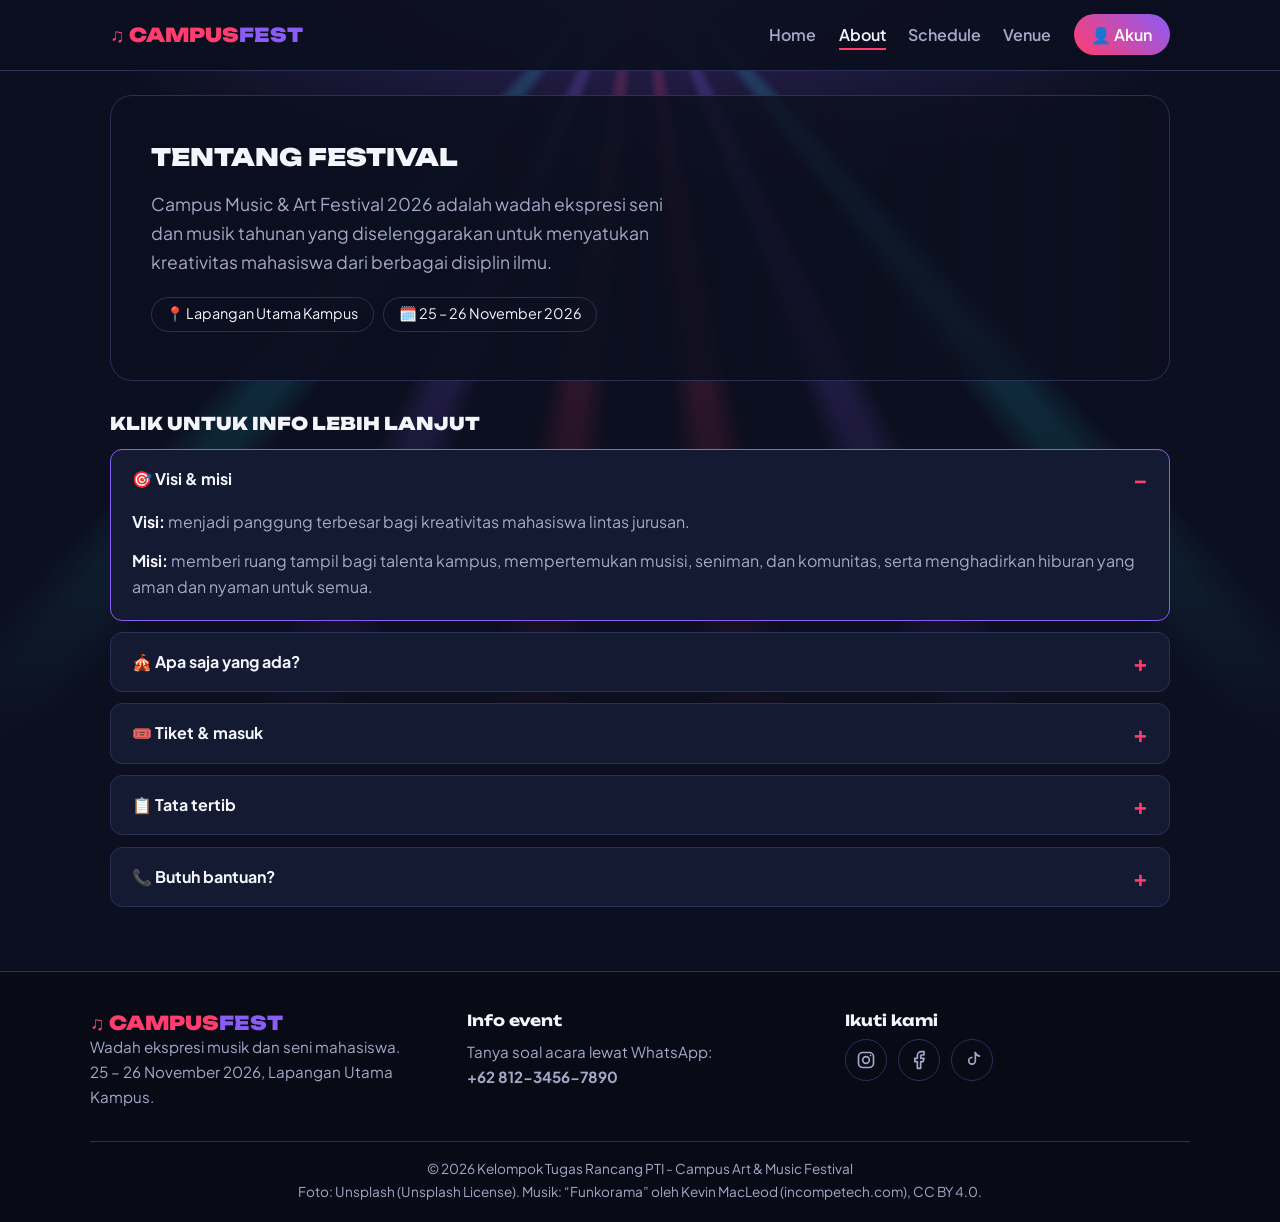
==== commit 71e487d9: "perbaikan" ====
--- a/About.html
+++ b/About.html
@@ -14,6 +14,7 @@
                 <li><a href="home.html">Home</a></li>
                 <li><a href="about.html" class="active">About</a></li>
                 <li><a href="schedule.html">Schedule</a></li>
+                <li><a href="venue.html">Venue</a></li>
                 <li><button class="btn-nav" type="button" popovertarget="akun">👤 Akun</button></li>
             </ul>
         </nav>
@@ -24,9 +25,12 @@
     </div>
 
     <main class="container">
+        <!-- Sumber foto: https://unsplash.com/photos/gKgL1WlE5KM (Unsplash, foto oleh Nicolás Flor, Unsplash License) -->
+        <section class="banner" style="--photo:url('https://images.unsplash.com/photo-1768053921689-1bc09db904c9?auto=format&amp;fit=crop&amp;w=1600&amp;q=70')">
         <h2 class="sec">Tentang festival</h2>
         <p class="lead">Campus Music &amp; Art Festival 2026 adalah wadah ekspresi seni dan musik tahunan yang diselenggarakan untuk menyatukan kreativitas mahasiswa dari berbagai disiplin ilmu.</p>
         <div class="chips"><span>📍 Lapangan Utama Kampus</span><span>🗓️ 25 – 26 November 2026</span></div>
+        </section>
 
         <h3 class="sec" style="font-size:1.1rem">Klik untuk info lebih lanjut</h3>
         <div class="acc">
@@ -87,7 +91,7 @@
                 </div>
             </div>
         </div>
-        <p class="copy">&copy; 2026 Kelompok Tugas Rancang PTI - Campus Art &amp; Music Festival</p>
+        <p class="copy">&copy; 2026 Kelompok Tugas Rancang PTI - Campus Art &amp; Music Festival<br>Foto: Unsplash (Unsplash License). Musik: &ldquo;Funkorama&rdquo; oleh Kevin MacLeod (<a href="https://incompetech.com" target="_blank" rel="noopener">incompetech.com</a>), <a href="https://creativecommons.org/licenses/by/4.0/" target="_blank" rel="noopener">CC BY 4.0</a>.</p>
     </footer>
 </body>
 </html>
--- a/CSS.css
+++ b/CSS.css
@@ -1,1078 +1,203 @@
-@import url("https://fonts.googleapis.com/css2?family=Plus+Jakarta+Sans:wght@400;600;700&family=Unbounded:wght@600;900&display=swap");
-
+@import url('https://fonts.googleapis.com/css2?family=Plus+Jakarta+Sans:wght@400;600;700&family=Unbounded:wght@600;900&display=swap');
 /* CampusFest | palet: ink/panel (latar), pink+violet (brand), amber+cyan (aksen) | font: Unbounded (judul) + Plus Jakarta Sans (isi) */
-
-:root {
-    --bg: #0c0f1f;
-    --panel: #151a33;
-    --line: #2a3158;
-    --pink: #ff3d6e;
-    --violet: #8b5cf6;
-    --amber: #ffb020;
-    --cyan: #22d3ee;
-    --tx: #f4f5fb;
-    --mut: #a3a9c6;
-    --grad: linear-gradient(45deg,var(--pink),var(--violet));
+:root{--bg:#0c0f1f;--panel:#151a33;--line:#2a3158;--pink:#ff3d6e;--violet:#8b5cf6;--amber:#ffb020;--cyan:#22d3ee;--tx:#f4f5fb;--mut:#a3a9c6;--grad:linear-gradient(45deg,var(--pink),var(--violet))}
+*{margin:0;padding:0;box-sizing:border-box}
+body{font-family:'Plus Jakarta Sans',system-ui,sans-serif;background:var(--bg);color:var(--tx);line-height:1.65;min-height:100vh;display:flex;flex-direction:column}
+h1,h2,h3,.logo{font-family:'Unbounded',Impact,sans-serif;line-height:1.15}
+a{color:inherit;text-decoration:none}
+:focus-visible{outline:2px solid var(--amber);outline-offset:3px}
+.container{width:100%;max-width:1100px;margin:0 auto;padding:0 20px;flex:1}
+
+/* HEADER */
+header{position:sticky;top:0;z-index:50;background:#0c0f1fe6;backdrop-filter:blur(10px);border-bottom:1px solid var(--line)}
+.navbar{display:flex;justify-content:space-between;align-items:center;gap:1rem;max-width:1100px;margin:0 auto;padding:.9rem 20px}
+.logo{font-size:1.2rem;font-weight:900;color:var(--pink);text-transform:uppercase}
+.logo::before{content:'♫ '}
+.logo span{color:var(--violet)}
+a.logo:hover{filter:brightness(1.25)}
+.nav-links{display:flex;align-items:center;gap:1.4rem;list-style:none}
+.nav-links a{color:var(--mut);font-weight:600;transition:color .2s}
+.nav-links a:hover,.nav-links a.active{color:var(--tx)}
+.nav-links a.active{padding-bottom:3px;box-shadow:0 2px 0 var(--pink)}
+.btn-nav{background:var(--grad);padding:.45rem 1.1rem;border:0;border-radius:99px;color:#fff;font:inherit;font-weight:600;cursor:pointer}
+
+/* POPUP AKUN (HTML popover, tanpa JS) */
+[popover]{width:min(380px,92vw);height:min(540px,85vh);padding:0;border:1px solid var(--line);border-radius:18px;background:var(--panel);color:var(--tx);overflow:hidden}
+[popover]::backdrop{background:#000b}
+[popover] iframe{display:block;width:100%;height:100%;border:0}
+.x{position:absolute;top:.6rem;right:.6rem;width:34px;height:34px;border:0;border-radius:50%;background:var(--bg);color:var(--tx);cursor:pointer}
+
+/* HERO */
+.hero{display:grid;grid-template-columns:1.15fr .85fr;gap:3rem;align-items:center;padding-block:4rem 3rem}
+h1{font-weight:900;text-transform:uppercase;font-size:clamp(1.7rem,4.4vw,3.2rem)}
+h1 .out{display:block;color:transparent;-webkit-text-stroke:1.5px var(--pink)}
+.lead{color:var(--mut);font-size:1.1rem;max-width:34rem;margin:1.2rem 0}
+.chips{display:flex;flex-wrap:wrap;gap:.6rem}
+.chips span{border:1px solid var(--line);border-radius:99px;padding:.3rem .9rem;font-size:.9rem}
+
+/* NOW PLAYING (vinyl + equalizer, murni CSS) */
+.now{display:flex;align-items:center;gap:1.2rem;margin-top:2rem}
+.now small,.now strong{display:block}
+.now small{color:var(--mut)}
+.vinyl{width:84px;height:84px;flex:none;border-radius:50%;position:relative;background:repeating-radial-gradient(#0a0a12 0 2px,#1d2040 3px 4px);animation:spin 5s linear infinite}
+.vinyl::after{content:'';position:absolute;inset:35%;border-radius:50%;background:var(--grad)}
+.eq{display:flex;align-items:flex-end;gap:5px;height:52px;margin-top:.5rem}
+.eq i{width:7px;height:100%;border-radius:3px;background:var(--cyan);transform-origin:bottom;animation:eq .9s ease-in-out infinite alternate}
+.eq i:nth-child(2n){background:var(--pink);animation-duration:.6s}
+.eq i:nth-child(3n){background:var(--amber);animation-duration:1.2s;animation-delay:-.5s}
+@keyframes spin{to{transform:rotate(360deg)}}
+@keyframes eq{from{transform:scaleY(.15)}to{transform:scaleY(1)}}
+@keyframes fade{from{opacity:0;transform:translateY(-6px)}}
+
+/* PANEL LOGIN / PROFIL */
+.panel{background:var(--panel);border:1px solid var(--line);border-radius:18px;padding:1.6rem}
+.panel h2{font-size:1.3rem;margin-bottom:.4rem}
+.tabs{display:flex;gap:6px;background:var(--bg);padding:5px;border-radius:12px;margin-bottom:1.2rem}
+.tabs button{flex:1;padding:.65rem;border:0;border-radius:8px;background:none;color:var(--mut);font:inherit;font-weight:600;cursor:pointer}
+.tabs .on{background:var(--grad);color:#fff}
+.fg{margin-bottom:1rem}
+label{display:block;font-size:.9rem;margin-bottom:.3rem}
+input{width:100%;padding:.75rem .9rem;border-radius:10px;border:1px solid var(--line);background:var(--bg);color:var(--tx);font:inherit}
+input:focus{outline:0;border-color:var(--violet);box-shadow:0 0 0 3px #8b5cf655}
+.pick{display:grid;gap:.5rem;margin-bottom:1.2rem}
+.pick label{margin:0}
+.pick input{display:none}
+.pick span{display:flex;justify-content:space-between;padding:.7rem .9rem;border:1px solid var(--line);border-radius:10px;cursor:pointer}
+.pick input:checked+span{border-color:var(--pink);background:#ff3d6e1f}
+.pick input:focus-visible+span{outline:2px solid var(--amber)}
+.btn{display:block;width:100%;padding:.85rem 1.4rem;border:0;border-radius:99px;background:var(--grad);color:#fff;font:inherit;font-weight:700;text-align:center;cursor:pointer;transition:transform .2s}
+.btn:hover{transform:translateY(-2px)}
+.btn.ghost{background:none;border:1px solid var(--line);margin-top:.7rem}
+.go{display:inline-block;width:auto;padding:.85rem 2rem;margin-top:1.5rem}
+#msg{min-height:1.5rem;font-size:.9rem;margin-bottom:.4rem}
+#msg.ok{color:#4ade80}
+#msg.err{color:#ff7a9a}
+.who{display:flex;align-items:center;gap:1rem;margin-bottom:1.2rem;padding-right:2.4rem}
+.av{width:56px;height:56px;flex:none;border-radius:50%;background:var(--grad);display:grid;place-items:center;font:900 1.4rem 'Unbounded',sans-serif}
+.who b{display:block;font-size:1.1rem;overflow-wrap:anywhere}
+.who small{color:var(--mut);overflow-wrap:anywhere}
+dl{display:grid;grid-template-columns:auto 1fr;gap:.5rem 1rem;margin:1rem 0}
+dt{color:var(--mut)}
+dd{font-weight:600}
+.row{display:flex;gap:.7rem;margin-top:1.2rem}
+.row .btn{margin:0}
+
+/* PASS (Home) */
+.ticket{background:var(--grad);border-radius:18px;padding:1.6rem;box-shadow:0 18px 50px -18px var(--pink)}
+.ticket small{opacity:.85}
+.ticket h3{font-size:1.8rem;font-weight:900;text-transform:uppercase;margin:.2rem 0 .6rem}
+.ticket hr{border:0;border-top:2px dashed #fff9;margin:1.1rem 0}
+.bar{height:44px;border-radius:3px;background:repeating-linear-gradient(90deg,#fff 0 2px,transparent 2px 5px,#fff 5px 8px,transparent 8px 11px)}
+.code{font-family:ui-monospace,monospace;letter-spacing:.15em}
+
+/* JUDUL BAGIAN */
+.sec{font-size:1.5rem;font-weight:900;text-transform:uppercase;margin:2rem 0 1rem}
+.sub{font-size:1rem;font-weight:700;color:var(--mut);margin:1.8rem 0 .8rem}
+
+/* KLIK-BUKA (details): accordion About, hari Schedule, kotak highlight Home */
+.acc{display:grid;gap:.7rem}
+details{background:var(--panel);border:1px solid var(--line);border-radius:12px}
+details[open]{border-color:var(--violet)}
+summary{display:flex;align-items:center;gap:.8rem;flex-wrap:wrap;cursor:pointer;padding:1rem 1.3rem;font-weight:700;list-style:none}
+summary::-webkit-details-marker{display:none}
+summary::after{content:'+';margin-left:auto;color:var(--pink);font-size:1.4rem;line-height:1}
+details[open] summary::after{content:'–'}
+summary small{color:var(--mut);font-weight:400}
+details>div{padding:0 1.3rem 1.2rem;color:var(--mut);overflow-x:auto}
+details[open]>div{animation:fade .3s}
+details>div>*+*{margin-top:.8rem}
+details a{color:var(--cyan);text-decoration:underline}
+details b{color:var(--tx)}
+.card-grid{display:grid;grid-template-columns:repeat(2,1fr);gap:1.2rem;align-items:start}
+.card{border-top:4px solid var(--c);border-radius:14px}
+.card[open]{border-color:var(--c)}
+.card summary{display:grid;gap:.3rem;position:relative;padding:1.4rem 1.3rem}
+.card summary::after{position:absolute;top:1.2rem;right:1.3rem}
+.card .ic{font-size:1.8rem}
+.card h3{font-size:1.2rem;font-weight:900;text-transform:uppercase;color:var(--c)}
+.card .d{color:var(--mut);font-weight:400;font-size:.95rem}
+.tags{display:flex;flex-wrap:wrap;gap:.5rem;list-style:none}
+.tags li{font-size:.85rem;padding:.2rem .8rem;border:1px solid var(--c);border-radius:99px;color:var(--tx)}
+.st{font-size:.75rem;font-weight:700;padding:.15rem .7rem;border-radius:99px;color:#fff}
+.st.live{background:var(--pink)}
+.st.later{background:var(--line);color:var(--mut)}
+.tbl{width:100%;border-collapse:collapse;font-size:.95rem}
+.tbl th,.tbl td{text-align:left;padding:.6rem .5rem;border-bottom:1px solid var(--line);vertical-align:top}
+.tbl th{color:var(--mut);font-weight:600}
+.tbl td:first-child{white-space:nowrap;color:var(--tx)}
+
+/* FOOTER */
+footer{margin-top:4rem;padding:2.5rem 20px 1.2rem;background:#080a16;border-top:1px solid var(--line);color:var(--mut);font-size:.95rem}
+.f-grid{display:grid;grid-template-columns:repeat(auto-fit,minmax(220px,1fr));gap:2rem;max-width:1100px;margin:0 auto}
+footer h3{color:var(--tx);font-size:.95rem;margin-bottom:.6rem}
+footer a:hover{color:var(--tx)}
+.social{display:flex;gap:.7rem}
+.social a{width:42px;height:42px;display:grid;place-items:center;border:1px solid var(--line);border-radius:50%;transition:background .2s}
+.social a:hover{background:var(--grad);color:#fff;border-color:transparent}
+.social svg{width:20px;height:20px;fill:none;stroke:currentColor;stroke-width:2;stroke-linecap:round;stroke-linejoin:round}
+.copy{max-width:1100px;margin:2rem auto 0;padding-top:1rem;border-top:1px solid var(--line);text-align:center;font-size:.85rem}
+
+/* MODE MINI: index.html#profil dibuka di popup Akun (hanya panel profil) */
+.embed{background:var(--panel)}
+.embed header,.embed footer,.embed .intro{display:none}
+.embed .container{padding:0;max-width:none}
+.embed .hero{display:block;padding-block:0}
+.embed .panel{min-height:100vh;border:0;border-radius:0}
+
+@media(max-width:820px){
+  .hero,.card-grid{grid-template-columns:1fr}
+  .hero{padding-block:2rem}
+  .navbar{flex-direction:column;gap:.6rem}
+  .nav-links{flex-wrap:wrap;justify-content:center;gap:.9rem}
 }
-
-* {
-    margin: 0;
-    padding: 0;
-    box-sizing: border-box;
-}
-
-body {
-    font-family: "Plus Jakarta Sans",system-ui,sans-serif;
-    background: var(--bg);
-    color: var(--tx);
-    line-height: 1.65;
-    min-height: 100vh;
-    display: flex;
-    flex-direction: column;
-}
-
-h1,h2,h3,.logo {
-    font-family: "Unbounded",Impact,sans-serif;
-    line-height: 1.15;
-}
-
-a {
-    color: inherit;
-    text-decoration: none;
-}
-
-:focus-visible {
-    outline: 2px solid var(--amber);
-    outline-offset: 3px;
-}
-
-.container {
-    width: 100%;
-    max-width: 1100px;
-    margin: 0 auto;
-    padding: 0 20px;
-    flex: 1;
-}
-
-/* HEADER */
-
-header {
-    position: sticky;
-    top: 0;
-    z-index: 50;
-    background: #0c0f1fe6;
-    backdrop-filter: blur(10px);
-    border-bottom: 1px solid var(--line);
-}
-
-.navbar {
-    display: flex;
-    justify-content: space-between;
-    align-items: center;
-    gap: 1rem;
-    max-width: 1100px;
-    margin: 0 auto;
-    padding: .9rem 20px;
-}
-
-.logo {
-    font-size: 1.2rem;
-    font-weight: 900;
-    color: var(--pink);
-    text-transform: uppercase;
-}
-
-.logo::before {
-    content: "♫ ";
-}
-
-.logo span {
-    color: var(--violet);
-}
-
-a.logo:hover {
-    filter: brightness(1.25);
-}
-
-.nav-links {
-    display: flex;
-    align-items: center;
-    gap: 1.4rem;
-    list-style: none;
-}
-
-.nav-links a {
-    color: var(--mut);
-    font-weight: 600;
-    transition: color .2s;
-}
-
-.nav-links a:hover,.nav-links a.active {
-    color: var(--tx);
-}
-
-.nav-links a.active {
-    padding-bottom: 3px;
-    box-shadow: 0 2px 0 var(--pink);
-}
-
-.btn-nav {
-    background: var(--grad);
-    padding: .45rem 1.1rem;
-    border: 0;
-    border-radius: 99px;
-    color: #fff;
-    font: inherit;
-    font-weight: 600;
-    cursor: pointer;
-}
-
-/* POPUP AKUN (HTML popover, tanpa JS) */
-
-[popover] {
-    width: min(380px,92vw);
-    height: min(540px,85vh);
-    padding: 0;
-    border: 1px solid var(--line);
-    border-radius: 18px;
-    background: var(--panel);
-    color: var(--tx);
-    overflow: hidden;
-}
-
-[popover]::backdrop {
-    background: #000b;
-}
-
-[popover] iframe {
-    display: block;
-    width: 100%;
-    height: 100%;
-    border: 0;
-}
-
-.x {
-    position: absolute;
-    top: .6rem;
-    right: .6rem;
-    width: 34px;
-    height: 34px;
-    border: 0;
-    border-radius: 50%;
-    background: var(--bg);
-    color: var(--tx);
-    cursor: pointer;
-}
-
-/* HERO */
-
-.hero {
-    display: grid;
-    grid-template-columns: 1.15fr .85fr;
-    gap: 3rem;
-    align-items: center;
-    padding-block: 4rem 3rem;
-}
-
-h1 {
-    font-weight: 900;
-    text-transform: uppercase;
-    font-size: clamp(1.7rem,4.4vw,3.2rem);
-}
-
-h1 .out {
-    display: block;
-    color: transparent;
-    -webkit-text-stroke: 1.5px var(--pink);
-}
-
-.lead {
-    color: var(--mut);
-    font-size: 1.1rem;
-    max-width: 34rem;
-    margin: 1.2rem 0;
-}
-
-.chips {
-    display: flex;
-    flex-wrap: wrap;
-    gap: .6rem;
-}
-
-.chips span {
-    border: 1px solid var(--line);
-    border-radius: 99px;
-    padding: .3rem .9rem;
-    font-size: .9rem;
-}
-
-/* NOW PLAYING (vinyl + equalizer, murni CSS) */
-
-.now {
-    display: flex;
-    align-items: center;
-    gap: 1.2rem;
-    margin-top: 2rem;
-}
-
-.now small,.now strong {
-    display: block;
-}
-
-.now small {
-    color: var(--mut);
-}
-
-.vinyl {
-    width: 84px;
-    height: 84px;
-    flex: none;
-    border-radius: 50%;
-    position: relative;
-    background: repeating-radial-gradient(#0a0a12 0 2px,#1d2040 3px 4px);
-    animation: spin 5s linear infinite;
-}
-
-.vinyl::after {
-    content: "";
-    position: absolute;
-    inset: 35%;
-    border-radius: 50%;
-    background: var(--grad);
-}
-
-.eq {
-    display: flex;
-    align-items: flex-end;
-    gap: 5px;
-    height: 52px;
-    margin-top: .5rem;
-}
-
-.eq i {
-    width: 7px;
-    height: 100%;
-    border-radius: 3px;
-    background: var(--cyan);
-    transform-origin: bottom;
-    animation: eq .9s ease-in-out infinite alternate;
-}
-
-.eq i:nth-child(2n) {
-    background: var(--pink);
-    animation-duration: .6s;
-}
-
-.eq i:nth-child(3n) {
-    background: var(--amber);
-    animation-duration: 1.2s;
-    animation-delay: -.5s;
-}
-
-@keyframes spin {
-    to {
-        transform: rotate(360deg);
-    }
-}
-
-@keyframes eq {
-    from {
-        transform: scaleY(.15);
-    }
-
-    to {
-        transform: scaleY(1);
-    }
-}
-
-@keyframes fade {
-    from {
-        opacity: 0;
-        transform: translateY(-6px);
-    }
-}
-
-/* PANEL LOGIN / PROFIL */
-
-.panel {
-    background: var(--panel);
-    border: 1px solid var(--line);
-    border-radius: 18px;
-    padding: 1.6rem;
-}
-
-.panel h2 {
-    font-size: 1.3rem;
-    margin-bottom: .4rem;
-}
-
-.tabs {
-    display: flex;
-    gap: 6px;
-    background: var(--bg);
-    padding: 5px;
-    border-radius: 12px;
-    margin-bottom: 1.2rem;
-}
-
-.tabs button {
-    flex: 1;
-    padding: .65rem;
-    border: 0;
-    border-radius: 8px;
-    background: none;
-    color: var(--mut);
-    font: inherit;
-    font-weight: 600;
-    cursor: pointer;
-}
-
-.tabs .on {
-    background: var(--grad);
-    color: #fff;
-}
-
-.fg {
-    margin-bottom: 1rem;
-}
-
-label {
-    display: block;
-    font-size: .9rem;
-    margin-bottom: .3rem;
-}
-
-input {
-    width: 100%;
-    padding: .75rem .9rem;
-    border-radius: 10px;
-    border: 1px solid var(--line);
-    background: var(--bg);
-    color: var(--tx);
-    font: inherit;
-}
-
-input:focus {
-    outline: 0;
-    border-color: var(--violet);
-    box-shadow: 0 0 0 3px #8b5cf655;
-}
-
-.pick {
-    display: grid;
-    gap: .5rem;
-    margin-bottom: 1.2rem;
-}
-
-.pick label {
-    margin: 0;
-}
-
-.pick input {
-    display: none;
-}
-
-.pick span {
-    display: flex;
-    justify-content: space-between;
-    padding: .7rem .9rem;
-    border: 1px solid var(--line);
-    border-radius: 10px;
-    cursor: pointer;
-}
-
-.pick input:checked+span {
-    border-color: var(--pink);
-    background: #ff3d6e1f;
-}
-
-.pick input:focus-visible+span {
-    outline: 2px solid var(--amber);
-}
-
-.btn {
-    display: block;
-    width: 100%;
-    padding: .85rem 1.4rem;
-    border: 0;
-    border-radius: 99px;
-    background: var(--grad);
-    color: #fff;
-    font: inherit;
-    font-weight: 700;
-    text-align: center;
-    cursor: pointer;
-    transition: transform .2s;
-}
-
-.btn:hover {
-    transform: translateY(-2px);
-}
-
-.btn.ghost {
-    background: none;
-    border: 1px solid var(--line);
-    margin-top: .7rem;
-}
-
-.go {
-    display: inline-block;
-    width: auto;
-    padding: .85rem 2rem;
-    margin-top: 1.5rem;
-}
-
-#msg {
-    min-height: 1.5rem;
-    font-size: .9rem;
-    margin-bottom: .4rem;
-}
-
-#msg.ok {
-    color: #4ade80;
-}
-
-#msg.err {
-    color: #ff7a9a;
-}
-
-.who {
-    display: flex;
-    align-items: center;
-    gap: 1rem;
-    margin-bottom: 1.2rem;
-    padding-right: 2.4rem;
-}
-
-.av {
-    width: 56px;
-    height: 56px;
-    flex: none;
-    border-radius: 50%;
-    background: var(--grad);
-    display: grid;
-    place-items: center;
-    font: 900 1.4rem "Unbounded",sans-serif;
-}
-
-.who b {
-    display: block;
-    font-size: 1.1rem;
-    overflow-wrap: anywhere;
-}
-
-.who small {
-    color: var(--mut);
-    overflow-wrap: anywhere;
-}
-
-dl {
-    display: grid;
-    grid-template-columns: auto 1fr;
-    gap: .5rem 1rem;
-    margin: 1rem 0;
-}
-
-dt {
-    color: var(--mut);
-}
-
-dd {
-    font-weight: 600;
-}
-
-.row {
-    display: flex;
-    gap: .7rem;
-    margin-top: 1.2rem;
-}
-
-.row .btn {
-    margin: 0;
-}
-
-/* PASS (Home) */
-
-.ticket {
-    background: var(--grad);
-    border-radius: 18px;
-    padding: 1.6rem;
-    box-shadow: 0 18px 50px -18px var(--pink);
-}
-
-.ticket small {
-    opacity: .85;
-}
-
-.ticket h3 {
-    font-size: 1.8rem;
-    font-weight: 900;
-    text-transform: uppercase;
-    margin: .2rem 0 .6rem;
-}
-
-.ticket hr {
-    border: 0;
-    border-top: 2px dashed #fff9;
-    margin: 1.1rem 0;
-}
-
-.bar {
-    height: 44px;
-    border-radius: 3px;
-    background: repeating-linear-gradient(90deg,#fff 0 2px,transparent 2px 5px,#fff 5px 8px,transparent 8px 11px);
-}
-
-.code {
-    font-family: ui-monospace,monospace;
-    letter-spacing: .15em;
-}
-
-/* JUDUL BAGIAN */
-
-.sec {
-    font-size: 1.5rem;
-    font-weight: 900;
-    text-transform: uppercase;
-    margin: 2rem 0 1rem;
-}
-
-.sub {
-    font-size: 1rem;
-    font-weight: 700;
-    color: var(--mut);
-    margin: 1.8rem 0 .8rem;
-}
-
-/* KLIK-BUKA (details): accordion About, hari Schedule, kotak highlight Home */
-
-.acc {
-    display: grid;
-    gap: .7rem;
-}
-
-details {
-    background: var(--panel);
-    border: 1px solid var(--line);
-    border-radius: 12px;
-}
-
-details[open] {
-    border-color: var(--violet);
-}
-
-summary {
-    display: flex;
-    align-items: center;
-    gap: .8rem;
-    flex-wrap: wrap;
-    cursor: pointer;
-    padding: 1rem 1.3rem;
-    font-weight: 700;
-    list-style: none;
-}
-
-summary::-webkit-details-marker {
-    display: none;
-}
-
-summary::after {
-    content: "+";
-    margin-left: auto;
-    color: var(--pink);
-    font-size: 1.4rem;
-    line-height: 1;
-}
-
-details[open] summary::after {
-    content: "–";
-}
-
-summary small {
-    color: var(--mut);
-    font-weight: 400;
-}
-
-details>div {
-    padding: 0 1.3rem 1.2rem;
-    color: var(--mut);
-    overflow-x: auto;
-}
-
-details[open]>div {
-    animation: fade .3s;
-}
-
-details>div>*+* {
-    margin-top: .8rem;
-}
-
-details a {
-    color: var(--cyan);
-    text-decoration: underline;
-}
-
-details b {
-    color: var(--tx);
-}
-
-.card-grid {
-    display: grid;
-    grid-template-columns: repeat(2,1fr);
-    gap: 1.2rem;
-    align-items: start;
-}
-
-.card {
-    border-top: 4px solid var(--c);
-    border-radius: 14px;
-}
-
-.card[open] {
-    border-color: var(--c);
-}
-
-.card summary {
-    display: grid;
-    gap: .3rem;
-    position: relative;
-    padding: 1.4rem 1.3rem;
-}
-
-.card summary::after {
-    position: absolute;
-    top: 1.2rem;
-    right: 1.3rem;
-}
-
-.card .ic {
-    font-size: 1.8rem;
-}
-
-.card h3 {
-    font-size: 1.2rem;
-    font-weight: 900;
-    text-transform: uppercase;
-    color: var(--c);
-}
-
-.card .d {
-    color: var(--mut);
-    font-weight: 400;
-    font-size: .95rem;
-}
-
-.tags {
-    display: flex;
-    flex-wrap: wrap;
-    gap: .5rem;
-    list-style: none;
-}
-
-.tags li {
-    font-size: .85rem;
-    padding: .2rem .8rem;
-    border: 1px solid var(--c);
-    border-radius: 99px;
-    color: var(--tx);
-}
-
-.st {
-    font-size: .75rem;
-    font-weight: 700;
-    padding: .15rem .7rem;
-    border-radius: 99px;
-    color: #fff;
-}
-
-.st.live {
-    background: var(--pink);
-}
-
-.st.later {
-    background: var(--line);
-    color: var(--mut);
-}
-
-.tbl {
-    width: 100%;
-    border-collapse: collapse;
-    font-size: .95rem;
-}
-
-.tbl th,.tbl td {
-    text-align: left;
-    padding: .6rem .5rem;
-    border-bottom: 1px solid var(--line);
-    vertical-align: top;
-}
-
-.tbl th {
-    color: var(--mut);
-    font-weight: 600;
-}
-
-.tbl td:first-child {
-    white-space: nowrap;
-    color: var(--tx);
-}
-
-/* FOOTER */
-
-footer {
-    margin-top: 4rem;
-    padding: 2.5rem 20px 1.2rem;
-    background: #080a16;
-    border-top: 1px solid var(--line);
-    color: var(--mut);
-    font-size: .95rem;
-}
-
-.f-grid {
-    display: grid;
-    grid-template-columns: repeat(auto-fit,minmax(220px,1fr));
-    gap: 2rem;
-    max-width: 1100px;
-    margin: 0 auto;
-}
-
-footer h3 {
-    color: var(--tx);
-    font-size: .95rem;
-    margin-bottom: .6rem;
-}
-
-footer a:hover {
-    color: var(--tx);
-}
-
-.social {
-    display: flex;
-    gap: .7rem;
-}
-
-.social a {
-    width: 42px;
-    height: 42px;
-    display: grid;
-    place-items: center;
-    border: 1px solid var(--line);
-    border-radius: 50%;
-    transition: background .2s;
-}
-
-.social a:hover {
-    background: var(--grad);
-    color: #fff;
-    border-color: transparent;
-}
-
-.social svg {
-    width: 20px;
-    height: 20px;
-    fill: none;
-    stroke: currentColor;
-    stroke-width: 2;
-    stroke-linecap: round;
-    stroke-linejoin: round;
-}
-
-.copy {
-    max-width: 1100px;
-    margin: 2rem auto 0;
-    padding-top: 1rem;
-    border-top: 1px solid var(--line);
-    text-align: center;
-    font-size: .85rem;
-}
-
-/* MODE MINI: index.html#profil dibuka di popup Akun (hanya panel profil) */
-
-.embed {
-    background: var(--panel);
-}
-
-.embed header,.embed footer,.embed .intro {
-    display: none;
-}
-
-.embed .container {
-    padding: 0;
-    max-width: none;
-}
-
-.embed .hero {
-    display: block;
-    padding-block: 0;
-}
-
-.embed .panel {
-    min-height: 100vh;
-    border: 0;
-    border-radius: 0;
-}
-
-@media (max-width:820px) {
-    .hero,.card-grid {
-        grid-template-columns: 1fr;
-    }
-
-    .hero {
-        padding-block: 2rem;
-    }
-
-    .navbar {
-        flex-direction: column;
-        gap: .6rem;
-    }
-
-    .nav-links {
-        flex-wrap: wrap;
-        justify-content: center;
-        gap: .9rem;
-    }
-}
-
-@media (prefers-reduced-motion:reduce) {
-    * {
-        transition: none !important;
-    }
-
-    details[open]>div {
-        animation: none;
-    }
-}
+@media(prefers-reduced-motion:reduce){*{transition:none!important}details[open]>div{animation:none}}
 
 /* ===== BACKGROUND PANGGUNG, FOTO, MUSIK LATAR ===== */
-
-html {
-    color-scheme: dark;
-    scrollbar-color: var(--line) var(--bg);
-}
-
-::selection {
-    background: var(--pink);
-    color: #fff;
-}
-
+html{color-scheme:dark;scrollbar-color:var(--line) var(--bg)}
+::selection{background:var(--pink);color:#fff}
 /* lampu sorot panggung, murni CSS */
-
-body::before {
-    content: "";
-    position: fixed;
-    inset: 0;
-    z-index: -1;
-    pointer-events: none;
-    background: radial-gradient(70% 45% at 50% -8%,#8b5cf655,transparent 70%),conic-gradient(from 180deg at 50% -6%,transparent 0 4deg,#ff3d6e30 7deg 9deg,transparent 12deg 20deg,#8b5cf638 23deg 25deg,transparent 28deg 36deg,#22d3ee30 39deg 41deg,transparent 44deg 316deg,#22d3ee30 319deg 321deg,transparent 324deg 332deg,#8b5cf638 335deg 337deg,transparent 340deg 348deg,#ff3d6e30 351deg 353deg,transparent 356deg 360deg);
-    -webkit-mask-image: linear-gradient(#000 25%,transparent 85%);
-    mask-image: linear-gradient(#000 25%,transparent 85%);
-}
-
+body::before{content:'';position:fixed;inset:0;z-index:-1;pointer-events:none;background:radial-gradient(70% 45% at 50% -8%,#8b5cf655,transparent 70%),conic-gradient(from 180deg at 50% -6%,transparent 0 4deg,#ff3d6e30 7deg 9deg,transparent 12deg 20deg,#8b5cf638 23deg 25deg,transparent 28deg 36deg,#22d3ee30 39deg 41deg,transparent 44deg 316deg,#22d3ee30 319deg 321deg,transparent 324deg 332deg,#8b5cf638 335deg 337deg,transparent 340deg 348deg,#ff3d6e30 351deg 353deg,transparent 356deg 360deg);-webkit-mask-image:linear-gradient(#000 25%,transparent 85%);mask-image:linear-gradient(#000 25%,transparent 85%)}
 /* foto latar menu awal (sumber ada di komentar HTML) */
-
-body.photo {
-    background: linear-gradient(#0c0f1fb3,#0c0f1fe6 55%,var(--bg)) fixed,var(--photo) center top/cover fixed;
-}
-
-body.photo .panel {
-    background: #151a33e0;
-    backdrop-filter: blur(12px);
-}
-
-body.embed {
-    background: var(--panel);
-}
-
-.embed::before {
-    display: none;
-}
-
+body.photo{background:linear-gradient(#0c0f1fb3,#0c0f1fe6 55%,var(--bg)) fixed,var(--photo) center top/cover fixed}
+body.photo .panel{background:#151a33e0;backdrop-filter:blur(12px)}
+body.embed{background:var(--panel)}
+.embed::before{display:none}
 /* banner foto (Home, About, Schedule) */
-
-.banner {
-    margin-top: 1.5rem;
-    padding: 3rem 2.5rem;
-    border: 1px solid var(--line);
-    border-radius: 22px;
-    background: linear-gradient(90deg,#0c0f1ff2 35%,#0c0f1f99),var(--photo) center/cover;
-}
-
-.banner .sec:first-child {
-    margin-top: 0;
-}
-
+.banner{margin-top:1.5rem;padding:3rem 2.5rem;border:1px solid var(--line);border-radius:22px;background:linear-gradient(90deg,#0c0f1ff2 35%,#0c0f1f99),var(--photo) center/cover}
+.banner .sec:first-child{margin-top:0}
 /* kotak highlight dengan foto */
-
-.card {
-    overflow: hidden;
-}
-
-.card summary {
-    padding: 0 0 1.2rem;
-}
-
-.card summary>:not(img) {
-    padding-inline: 1.3rem;
-}
-
-.card summary::after {
-    top: .8rem;
-    right: .8rem;
-    width: 34px;
-    height: 34px;
-    display: grid;
-    place-items: center;
-    border-radius: 50%;
-    background: #0c0f1fd9;
-    z-index: 1;
-}
-
-.card img {
-    display: block;
-    width: 100%;
-    aspect-ratio: 16/10;
-    object-fit: cover;
-    background: var(--line);
-    transition: transform .5s;
-}
-
-.card:hover img {
-    transform: scale(1.04);
-}
-
-.card:hover {
-    box-shadow: 0 16px 40px -18px var(--c);
-}
-
-.card h3 {
-    margin-top: .6rem;
-}
-
-.src {
-    font-size: .8rem;
-}
-
+.card{overflow:hidden}
+.card summary{padding:0 0 1.2rem}
+.card summary>:not(img){padding-inline:1.3rem}
+.card summary::after{top:.8rem;right:.8rem;width:34px;height:34px;display:grid;place-items:center;border-radius:50%;background:#0c0f1fd9;z-index:1}
+.card img{display:block;width:100%;aspect-ratio:16/10;object-fit:cover;background:var(--line);transition:transform .5s}
+.card:hover img{transform:scale(1.04)}
+.card:hover{box-shadow:0 16px 40px -18px var(--c)}
+.card h3{margin-top:.6rem}
+.src{font-size:.8rem}
 /* pemutar musik latar: gerak hanya saat musik diputar */
-
-button.vinyl {
-    border: 0;
-    padding: 0;
-    cursor: pointer;
-}
-
-button.vinyl:hover {
-    box-shadow: 0 0 0 4px #ff3d6e55;
-}
-
-.now small a {
-    text-decoration: underline;
-}
-
-.now .vinyl,.now .eq i {
-    animation-play-state: paused;
-}
-
-.now.playing .vinyl,.now.playing .eq i {
-    animation-play-state: running;
-}
-
-.eq i:nth-child(4n/**/+1) {
-    animation-delay: -.1s;
-}
-
-.eq i:nth-child(4n/**/+2) {
-    animation-delay: -.35s;
-}
-
-.eq i:nth-child(4n/**/+3) {
-    animation-delay: -.6s;
-}
-
-.eq i:nth-child(4n) {
-    animation-delay: -.2s;
-}
-
-@media (max-width:820px) {
-    .banner {
-        padding: 1.8rem 1.4rem;
-    }
-}
+button.vinyl{border:0;padding:0;cursor:pointer}
+button.vinyl:hover{box-shadow:0 0 0 4px #ff3d6e55}
+.now small a{text-decoration:underline}
+.now .vinyl,.now .eq i{animation-play-state:paused}
+.now.playing .vinyl,.now.playing .eq i{animation-play-state:running}
+.eq i:nth-child(4n+1){animation-delay:-.1s}
+.eq i:nth-child(4n+2){animation-delay:-.35s}
+.eq i:nth-child(4n+3){animation-delay:-.6s}
+.eq i:nth-child(4n){animation-delay:-.2s}
+@media(max-width:820px){.banner{padding:1.8rem 1.4rem}}
 
 /* VENUE: denah (CSS grid) + isi zona (:target, tanpa JS) */
-
-@media (prefers-reduced-motion:no-preference) {
-    html {
-        scroll-behavior: smooth;
-    }
-}
-
-.map {
-    display: grid;
-    grid-template-columns: repeat(4,1fr);
-    grid-template-areas: "main main main indie" "art mic food food" "gate gate gate gate";
-    gap: .6rem;
-    margin: 1rem 0 2rem;
-}
-
-.z {
-    display: grid;
-    place-items: center;
-    min-height: 96px;
-    padding: .6rem;
-    border: 2px solid var(--c);
-    border-radius: 12px;
-    background: var(--panel);
-    font-weight: 700;
-    text-align: center;
-    transition: background .2s,color .2s;
-}
-
-.z:hover,.z:focus-visible {
-    background: var(--c);
-    color: var(--bg);
-}
-
-.zones {
-    display: grid;
-    gap: .8rem;
-}
-
-.zone {
-    padding: 1rem 1.2rem;
-    border: 1px solid var(--line);
-    border-left: 4px solid var(--c);
-    border-radius: 12px;
-    background: var(--panel);
-    scroll-margin-top: 5.5rem;
-}
-
-.zone:target {
-    box-shadow: 0 0 0 2px var(--c);
-}
-
-.zone h3 {
-    font-size: 1rem;
-    color: var(--c);
-}
-
-.zone p {
-    color: var(--mut);
-}
-
-.tw {
-    overflow-x: auto;
-}
-
-.steps {
-    margin-left: 1.3rem;
-    color: var(--mut);
-}
-
-.steps li+li {
-    margin-top: .5rem;
-}
-
-.steps li::marker {
-    color: var(--pink);
-    font-weight: 700;
-}
+@media(prefers-reduced-motion:no-preference){html{scroll-behavior:smooth}}
+.map{display:grid;grid-template-columns:repeat(4,1fr);grid-template-areas:"main main main indie" "art mic food food" "gate gate gate gate";gap:.6rem;margin:1rem 0 2rem}
+.z{display:grid;place-items:center;min-height:96px;padding:.6rem;border:2px solid var(--c);border-radius:12px;background:var(--panel);font-weight:700;text-align:center;transition:background .2s,color .2s}
+.z:hover,.z:focus-visible{background:var(--c);color:var(--bg)}
+.zones{display:grid;gap:.8rem}
+.zone{padding:1rem 1.2rem;border:1px solid var(--line);border-left:4px solid var(--c);border-radius:12px;background:var(--panel);scroll-margin-top:5.5rem}
+.zone:target{box-shadow:0 0 0 2px var(--c)}
+.zone h3{font-size:1rem;color:var(--c)}
+.zone p{color:var(--mut)}
+.tw{overflow-x:auto}
+.steps{margin-left:1.3rem;color:var(--mut)}
+.steps li+li{margin-top:.5rem}
+.steps li::marker{color:var(--pink);font-weight:700}
